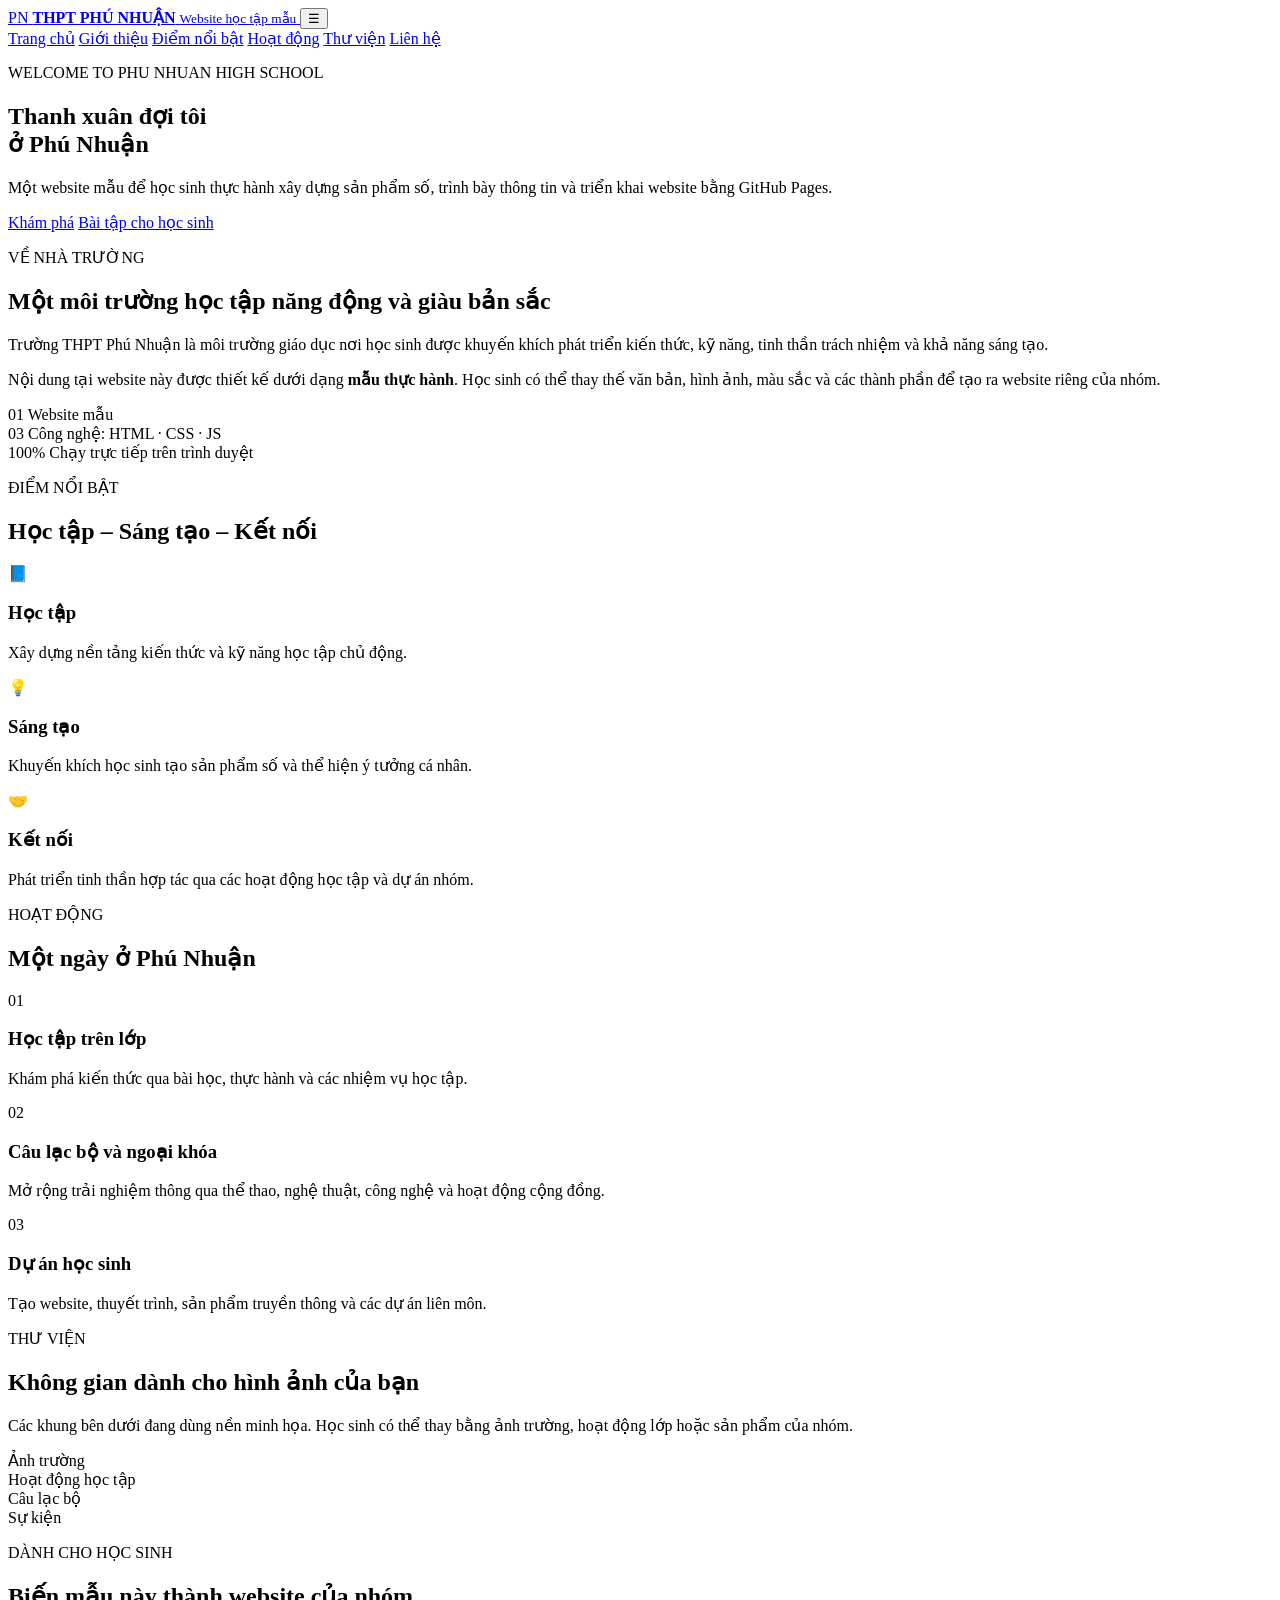
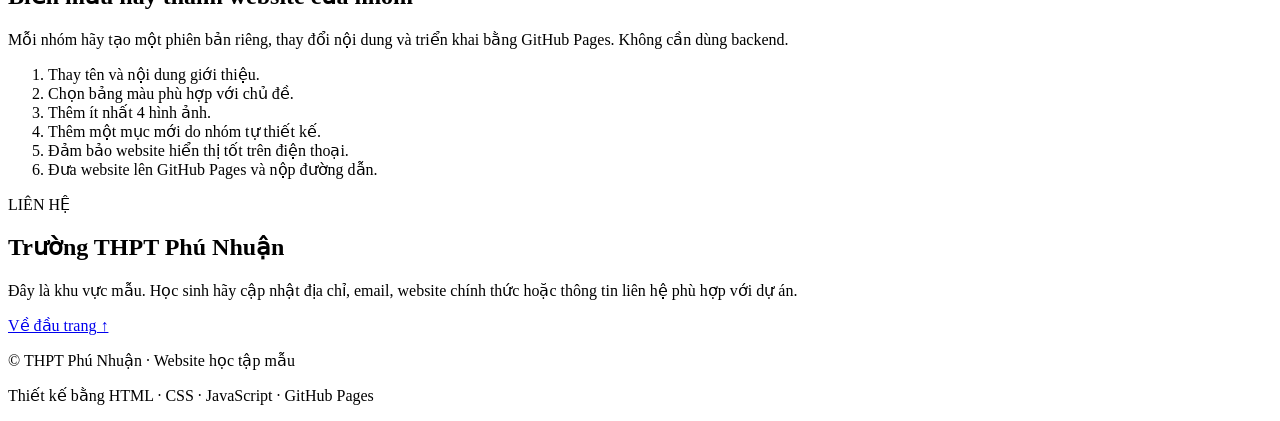
==== index.html @ 44be8a33 "Create school website homepage" ====
<!DOCTYPE html>
<html lang="vi">
<head>
  <meta charset="UTF-8" />
  <meta name="viewport" content="width=device-width, initial-scale=1.0" />
  <meta name="description" content="Website mẫu giới thiệu Trường THPT Phú Nhuận dành cho học sinh thực hành HTML, CSS và JavaScript." />
  <title>THPT Phú Nhuận | Website mẫu</title>
  <link rel="preconnect" href="https://fonts.googleapis.com">
  <link rel="preconnect" href="https://fonts.gstatic.com" crossorigin>
  <link href="https://fonts.googleapis.com/css2?family=Be+Vietnam+Pro:wght@400;500;600;700;800&display=swap" rel="stylesheet">
  <link rel="stylesheet" href="style.css" />
</head>
<body>
  <header class="site-header">
    <div class="container nav-wrap">
      <a class="brand" href="#home" aria-label="Trang chủ">
        <span class="brand-mark">PN</span>
        <span>
          <strong>THPT PHÚ NHUẬN</strong>
          <small>Website học tập mẫu</small>
        </span>
      </a>

      <button class="menu-btn" id="menuBtn" aria-label="Mở menu" aria-expanded="false">☰</button>

      <nav id="mainNav" class="main-nav" aria-label="Điều hướng chính">
        <a href="#home">Trang chủ</a>
        <a href="#about">Giới thiệu</a>
        <a href="#highlights">Điểm nổi bật</a>
        <a href="#activities">Hoạt động</a>
        <a href="#gallery">Thư viện</a>
        <a href="#contact">Liên hệ</a>
      </nav>
    </div>
  </header>

  <main>
    <section class="hero" id="home">
      <div class="hero-overlay"></div>
      <div class="container hero-content">
        <p class="eyebrow">WELCOME TO PHU NHUAN HIGH SCHOOL</p>
        <h1>Thanh xuân đợi tôi<br />ở Phú Nhuận</h1>
        <p class="hero-text">
          Một website mẫu để học sinh thực hành xây dựng sản phẩm số,
          trình bày thông tin và triển khai website bằng GitHub Pages.
        </p>
        <div class="hero-actions">
          <a class="btn btn-primary" href="#about">Khám phá</a>
          <a class="btn btn-secondary" href="#student-task">Bài tập cho học sinh</a>
        </div>
      </div>
    </section>

    <section class="section" id="about">
      <div class="container two-col">
        <div>
          <p class="section-kicker">VỀ NHÀ TRƯỜNG</p>
          <h2>Một môi trường học tập năng động và giàu bản sắc</h2>
          <p>
            Trường THPT Phú Nhuận là môi trường giáo dục nơi học sinh được
            khuyến khích phát triển kiến thức, kỹ năng, tinh thần trách nhiệm
            và khả năng sáng tạo.
          </p>
          <p>
            Nội dung tại website này được thiết kế dưới dạng <strong>mẫu thực hành</strong>.
            Học sinh có thể thay thế văn bản, hình ảnh, màu sắc và các thành phần
            để tạo ra website riêng của nhóm.
          </p>
        </div>

        <div class="info-card">
          <div class="stat">
            <span class="stat-number">01</span>
            <span>Website mẫu</span>
          </div>
          <div class="stat">
            <span class="stat-number">03</span>
            <span>Công nghệ: HTML · CSS · JS</span>
          </div>
          <div class="stat">
            <span class="stat-number">100%</span>
            <span>Chạy trực tiếp trên trình duyệt</span>
          </div>
        </div>
      </div>
    </section>

    <section class="section section-soft" id="highlights">
      <div class="container">
        <p class="section-kicker">ĐIỂM NỔI BẬT</p>
        <h2 class="section-title">Học tập – Sáng tạo – Kết nối</h2>

        <div class="card-grid">
          <article class="feature-card">
            <div class="icon">📘</div>
            <h3>Học tập</h3>
            <p>Xây dựng nền tảng kiến thức và kỹ năng học tập chủ động.</p>
          </article>

          <article class="feature-card">
            <div class="icon">💡</div>
            <h3>Sáng tạo</h3>
            <p>Khuyến khích học sinh tạo sản phẩm số và thể hiện ý tưởng cá nhân.</p>
          </article>

          <article class="feature-card">
            <div class="icon">🤝</div>
            <h3>Kết nối</h3>
            <p>Phát triển tinh thần hợp tác qua các hoạt động học tập và dự án nhóm.</p>
          </article>
        </div>
      </div>
    </section>

    <section class="section" id="activities">
      <div class="container">
        <p class="section-kicker">HOẠT ĐỘNG</p>
        <h2 class="section-title">Một ngày ở Phú Nhuận</h2>

        <div class="timeline">
          <div class="timeline-item">
            <span>01</span>
            <div>
              <h3>Học tập trên lớp</h3>
              <p>Khám phá kiến thức qua bài học, thực hành và các nhiệm vụ học tập.</p>
            </div>
          </div>
          <div class="timeline-item">
            <span>02</span>
            <div>
              <h3>Câu lạc bộ và ngoại khóa</h3>
              <p>Mở rộng trải nghiệm thông qua thể thao, nghệ thuật, công nghệ và hoạt động cộng đồng.</p>
            </div>
          </div>
          <div class="timeline-item">
            <span>03</span>
            <div>
              <h3>Dự án học sinh</h3>
              <p>Tạo website, thuyết trình, sản phẩm truyền thông và các dự án liên môn.</p>
            </div>
          </div>
        </div>
      </div>
    </section>

    <section class="section section-dark" id="gallery">
      <div class="container">
        <p class="section-kicker light">THƯ VIỆN</p>
        <h2 class="section-title light">Không gian dành cho hình ảnh của bạn</h2>
        <p class="gallery-note">
          Các khung bên dưới đang dùng nền minh họa. Học sinh có thể thay bằng ảnh trường,
          hoạt động lớp hoặc sản phẩm của nhóm.
        </p>

        <div class="gallery-grid">
          <div class="gallery-box"><span>Ảnh trường</span></div>
          <div class="gallery-box"><span>Hoạt động học tập</span></div>
          <div class="gallery-box"><span>Câu lạc bộ</span></div>
          <div class="gallery-box"><span>Sự kiện</span></div>
        </div>
      </div>
    </section>

    <section class="section" id="student-task">
      <div class="container assignment">
        <div>
          <p class="section-kicker">DÀNH CHO HỌC SINH</p>
          <h2>Biến mẫu này thành website của nhóm</h2>
          <p>
            Mỗi nhóm hãy tạo một phiên bản riêng, thay đổi nội dung và triển khai
            bằng GitHub Pages. Không cần dùng backend.
          </p>
        </div>

        <ol class="task-list">
          <li>Thay tên và nội dung giới thiệu.</li>
          <li>Chọn bảng màu phù hợp với chủ đề.</li>
          <li>Thêm ít nhất 4 hình ảnh.</li>
          <li>Thêm một mục mới do nhóm tự thiết kế.</li>
          <li>Đảm bảo website hiển thị tốt trên điện thoại.</li>
          <li>Đưa website lên GitHub Pages và nộp đường dẫn.</li>
        </ol>
      </div>
    </section>

    <section class="section section-soft" id="contact">
      <div class="container contact-card">
        <div>
          <p class="section-kicker">LIÊN HỆ</p>
          <h2>Trường THPT Phú Nhuận</h2>
          <p>
            Đây là khu vực mẫu. Học sinh hãy cập nhật địa chỉ, email,
            website chính thức hoặc thông tin liên hệ phù hợp với dự án.
          </p>
        </div>
        <a class="btn btn-primary" href="#home">Về đầu trang ↑</a>
      </div>
    </section>
  </main>

  <footer>
    <div class="container footer-wrap">
      <p>© <span id="year"></span> THPT Phú Nhuận · Website học tập mẫu</p>
      <p>Thiết kế bằng HTML · CSS · JavaScript · GitHub Pages</p>
    </div>
  </footer>

  <script src="script.js"></script>
</body>
</html>
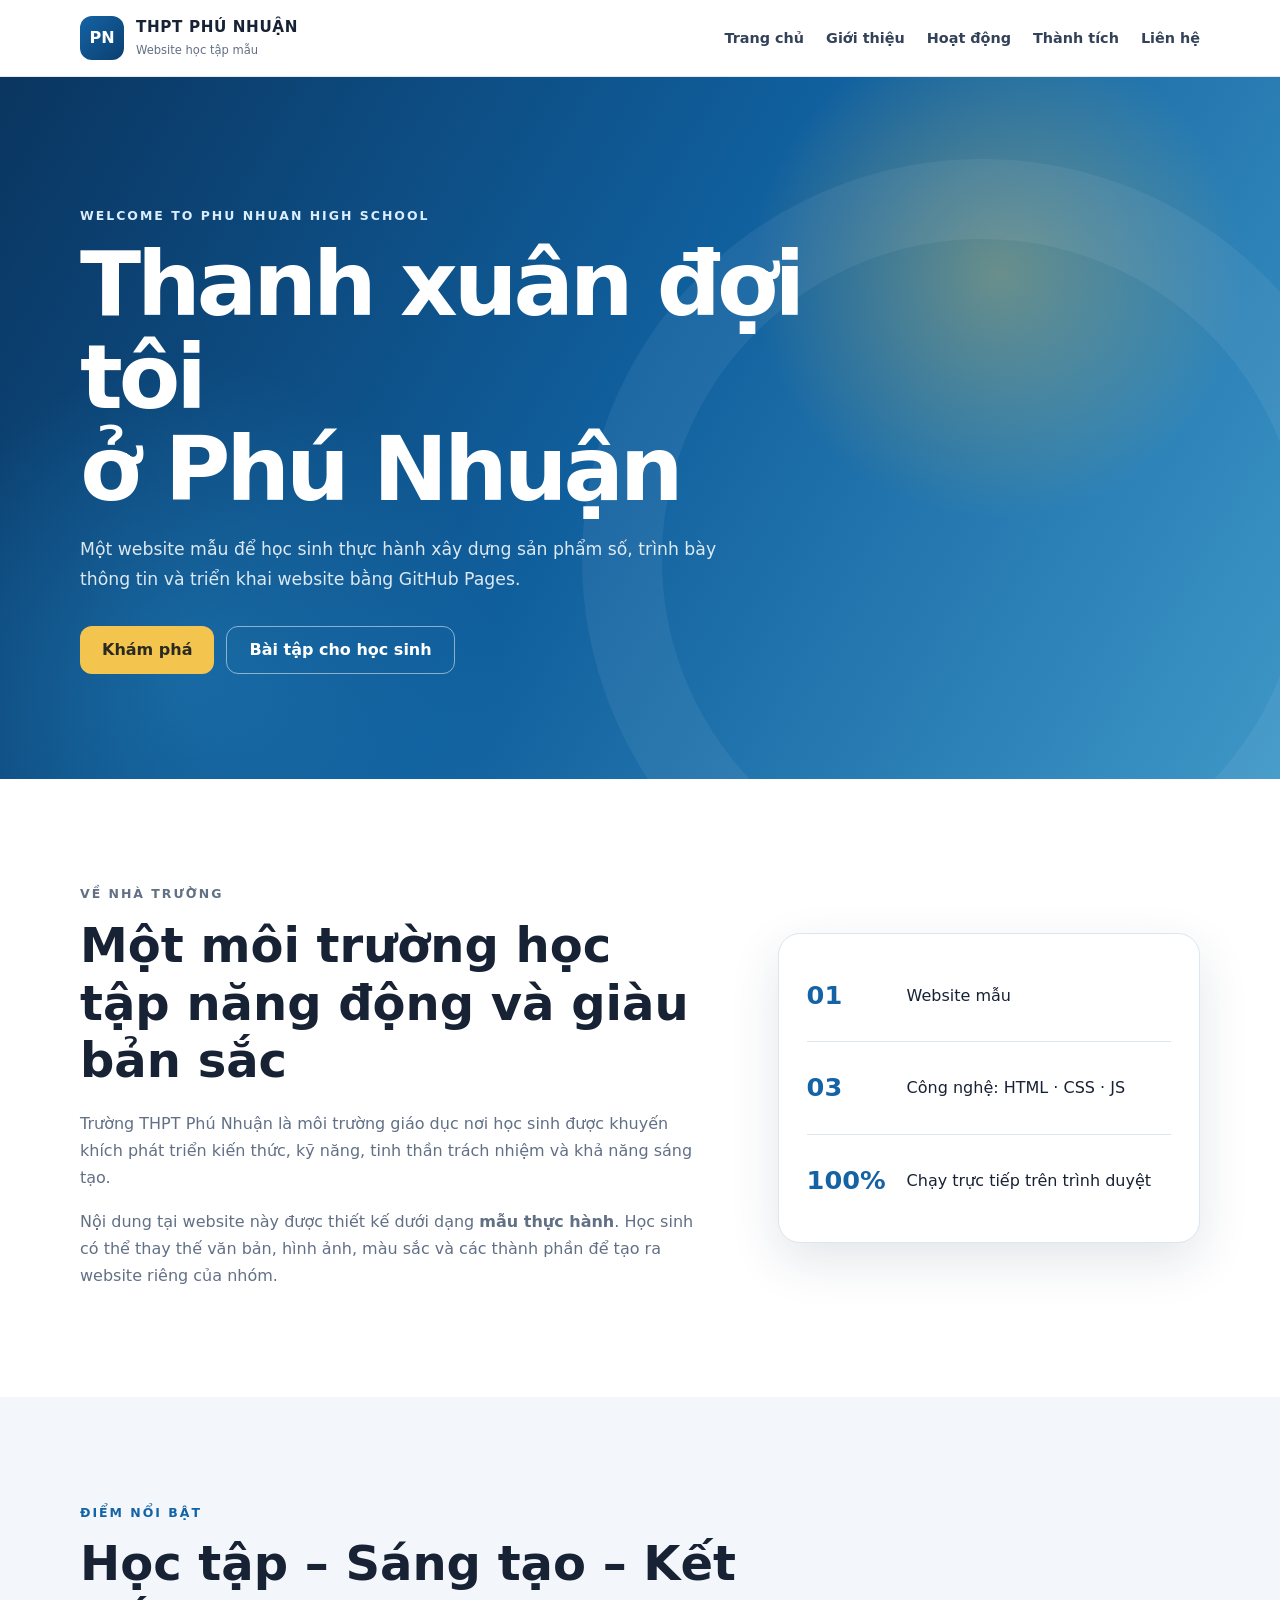
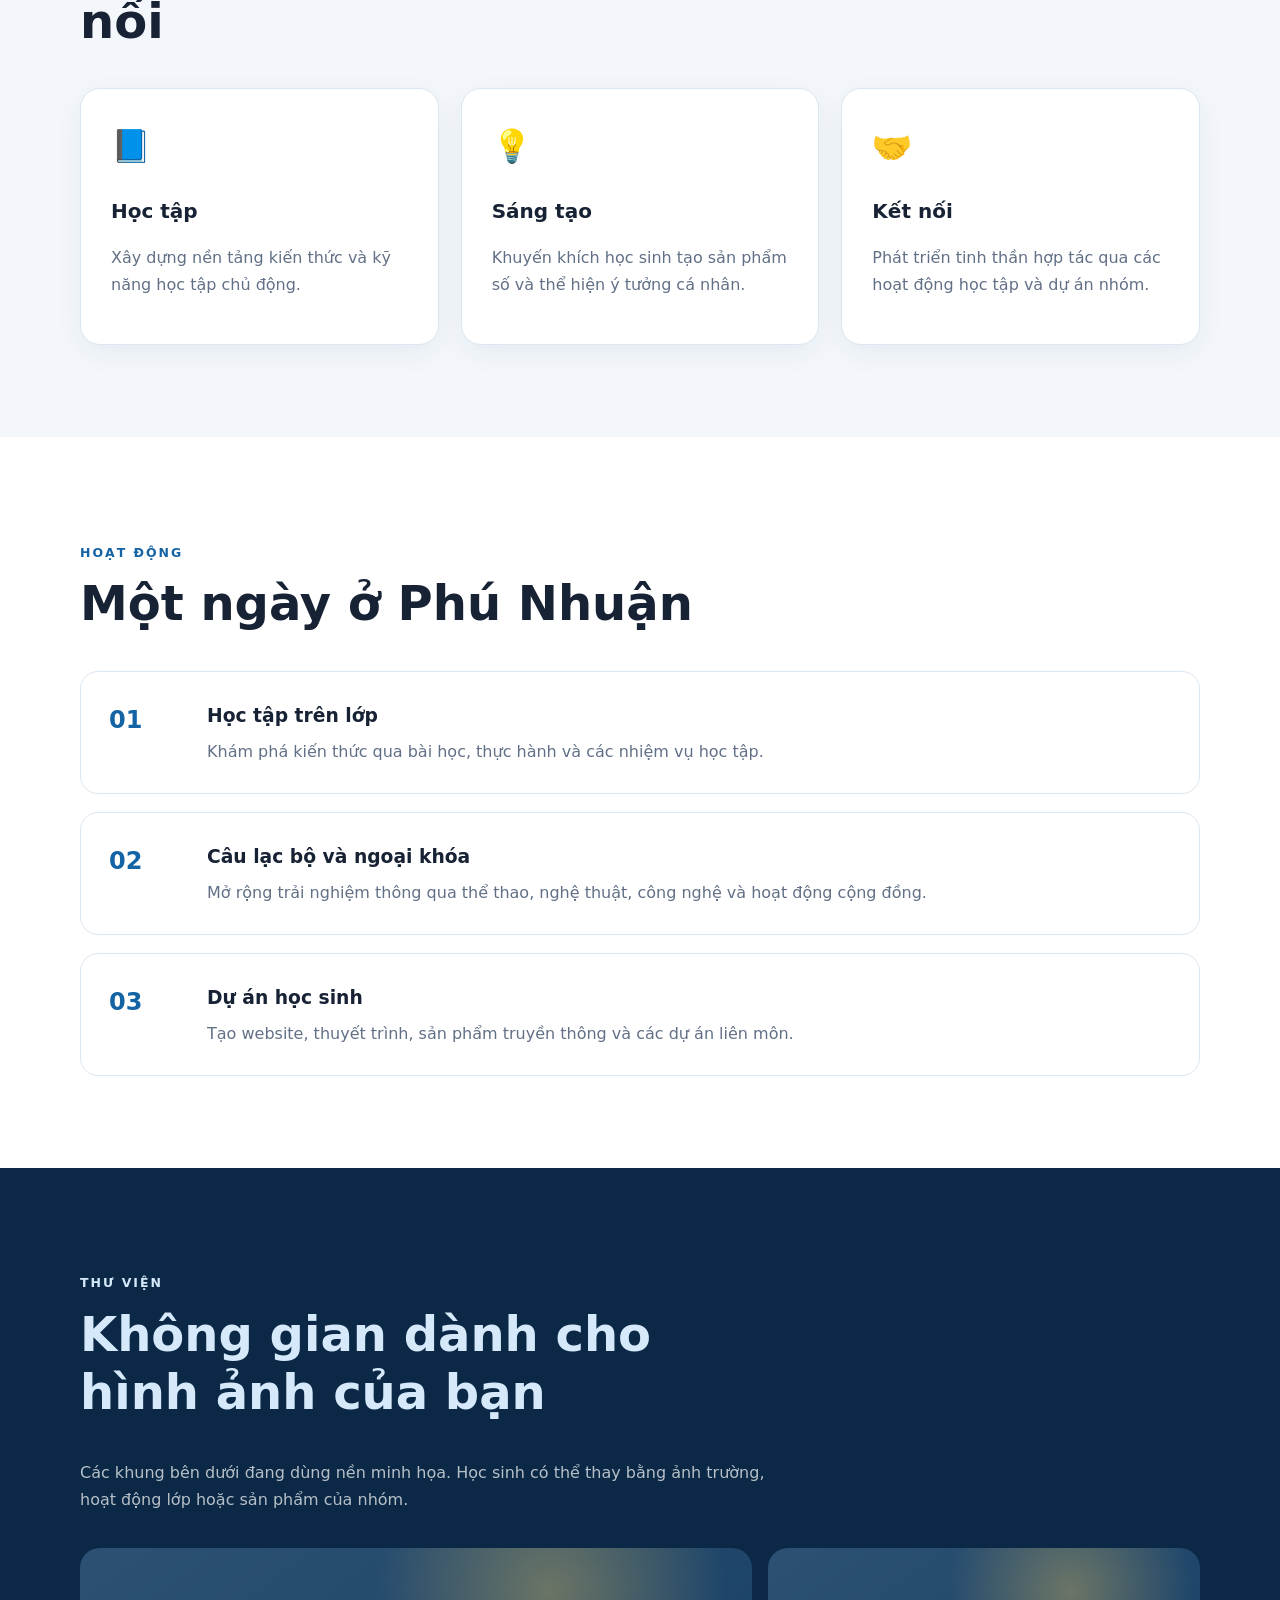
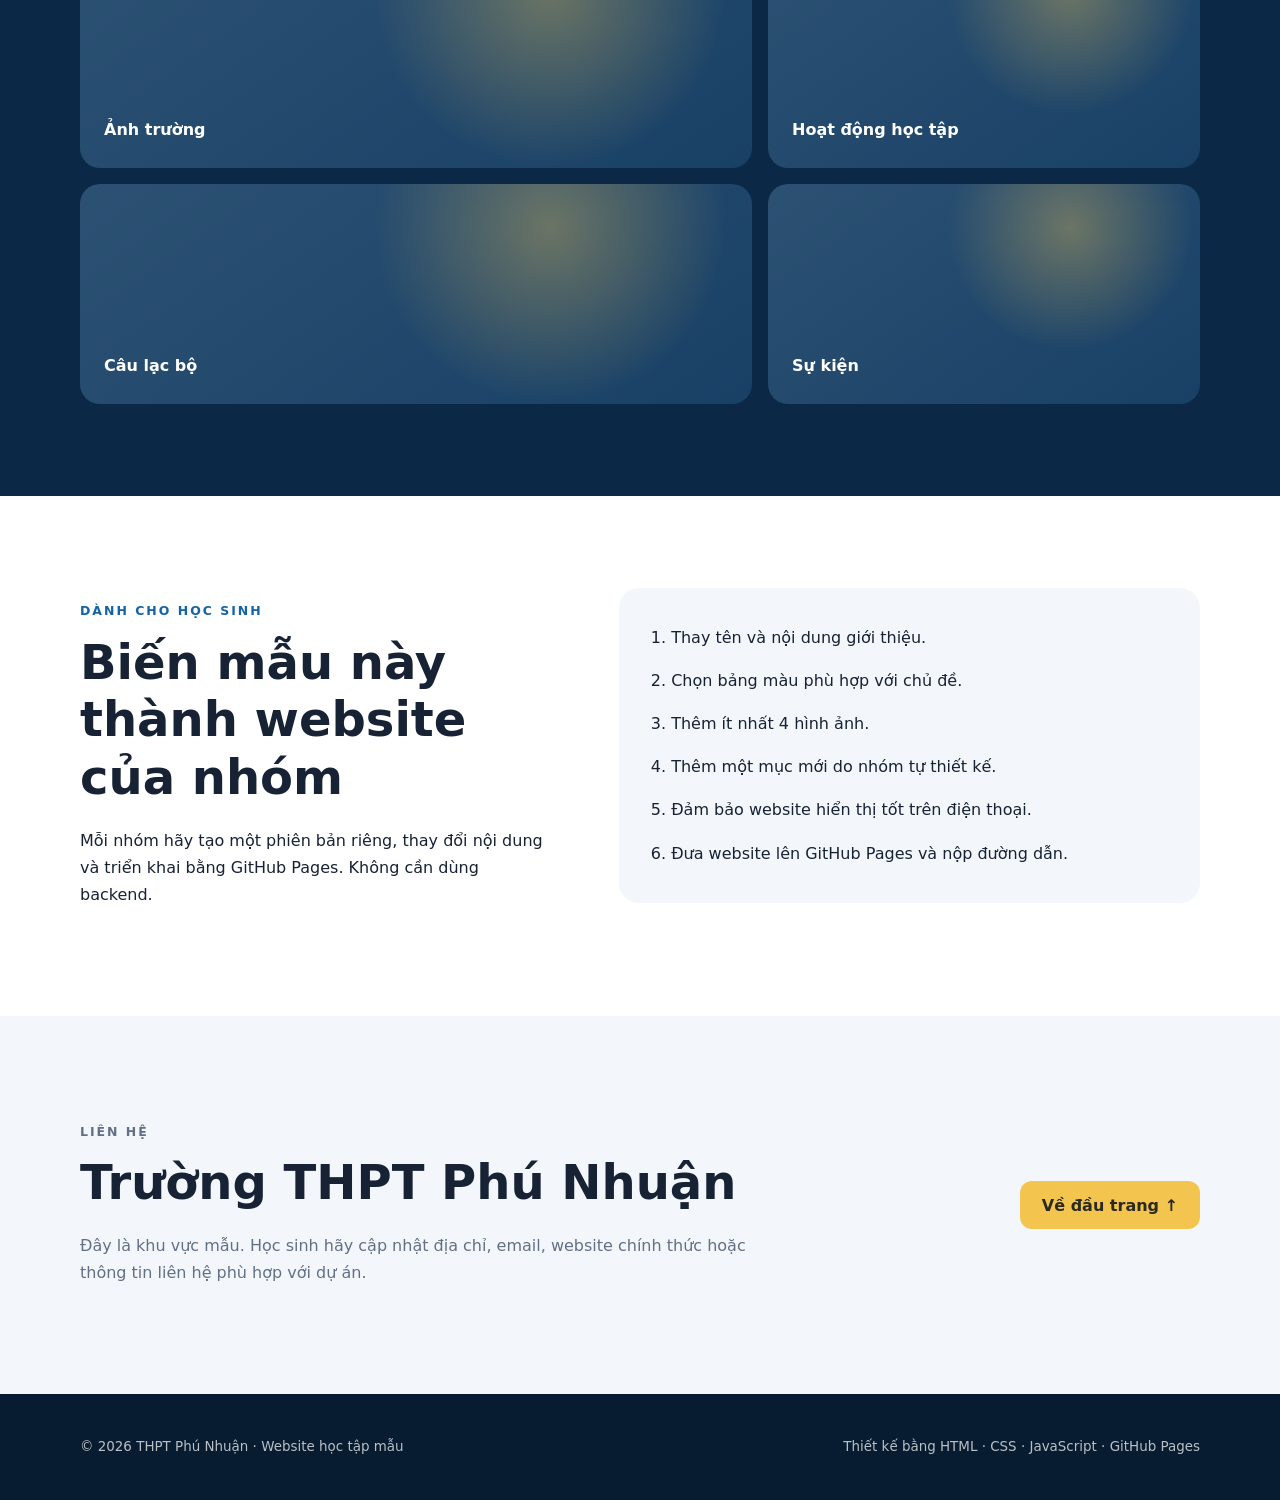
==== commit 57acb423: "Link homepage navigation to subpages" ====
--- a/index.html
+++ b/index.html
@@ -13,7 +13,7 @@
 <body>
   <header class="site-header">
     <div class="container nav-wrap">
-      <a class="brand" href="#home" aria-label="Trang chủ">
+      <a class="brand" href="index.html" aria-label="Trang chủ">
         <span class="brand-mark">PN</span>
         <span>
           <strong>THPT PHÚ NHUẬN</strong>
@@ -24,12 +24,11 @@
       <button class="menu-btn" id="menuBtn" aria-label="Mở menu" aria-expanded="false">☰</button>
 
       <nav id="mainNav" class="main-nav" aria-label="Điều hướng chính">
-        <a href="#home">Trang chủ</a>
-        <a href="#about">Giới thiệu</a>
-        <a href="#highlights">Điểm nổi bật</a>
-        <a href="#activities">Hoạt động</a>
-        <a href="#gallery">Thư viện</a>
-        <a href="#contact">Liên hệ</a>
+        <a href="index.html">Trang chủ</a>
+        <a href="gioi-thieu.html">Giới thiệu</a>
+        <a href="hoat-dong.html">Hoạt động</a>
+        <a href="thanh-tich.html">Thành tích</a>
+        <a href="lien-he.html">Liên hệ</a>
       </nav>
     </div>
   </header>
--- a/style.css
+++ b/style.css
@@ -0,0 +1,368 @@
+:root {
+  --primary: #1463a5;
+  --primary-dark: #0b3f70;
+  --accent: #f3c44e;
+  --text: #172234;
+  --muted: #627086;
+  --soft: #f3f7fb;
+  --white: #ffffff;
+  --border: #dce6ef;
+  --shadow: 0 18px 50px rgba(14, 49, 82, 0.12);
+}
+
+* { box-sizing: border-box; }
+html { scroll-behavior: smooth; }
+
+body {
+  margin: 0;
+  font-family: "Be Vietnam Pro", system-ui, -apple-system, sans-serif;
+  color: var(--text);
+  background: var(--white);
+  line-height: 1.7;
+}
+
+a { color: inherit; text-decoration: none; }
+img { max-width: 100%; display: block; }
+
+.container {
+  width: min(1120px, calc(100% - 40px));
+  margin-inline: auto;
+}
+
+.site-header {
+  position: sticky;
+  top: 0;
+  z-index: 100;
+  background: rgba(255,255,255,.94);
+  backdrop-filter: blur(12px);
+  border-bottom: 1px solid rgba(220,230,239,.85);
+}
+
+.nav-wrap {
+  min-height: 76px;
+  display: flex;
+  align-items: center;
+  justify-content: space-between;
+  gap: 24px;
+}
+
+.brand {
+  display: flex;
+  align-items: center;
+  gap: 12px;
+}
+
+.brand-mark {
+  width: 44px;
+  height: 44px;
+  border-radius: 12px;
+  display: grid;
+  place-items: center;
+  font-weight: 800;
+  color: white;
+  background: linear-gradient(135deg, var(--primary), var(--primary-dark));
+}
+
+.brand strong, .brand small { display: block; }
+.brand strong { font-size: .95rem; letter-spacing: .04em; }
+.brand small { color: var(--muted); font-size: .72rem; }
+
+.main-nav {
+  display: flex;
+  align-items: center;
+  gap: 22px;
+}
+
+.main-nav a {
+  font-size: .9rem;
+  font-weight: 600;
+  color: #334258;
+}
+
+.main-nav a:hover { color: var(--primary); }
+.menu-btn { display: none; }
+
+.hero {
+  min-height: 78vh;
+  display: grid;
+  align-items: center;
+  position: relative;
+  overflow: hidden;
+  background:
+    radial-gradient(circle at 78% 28%, rgba(243,196,78,.35), transparent 22%),
+    radial-gradient(circle at 15% 85%, rgba(37,136,197,.45), transparent 25%),
+    linear-gradient(120deg, #0a3560 0%, #105f9d 48%, #3e97c7 100%);
+}
+
+.hero::after {
+  content: "";
+  position: absolute;
+  right: -8vw;
+  bottom: -20vh;
+  width: 50vw;
+  height: 50vw;
+  border-radius: 50%;
+  border: 80px solid rgba(255,255,255,.06);
+}
+
+.hero-content {
+  position: relative;
+  z-index: 2;
+  color: white;
+  padding-block: 100px;
+}
+
+.eyebrow, .section-kicker {
+  font-size: .78rem;
+  font-weight: 800;
+  letter-spacing: .16em;
+  text-transform: uppercase;
+  color: var(--primary);
+}
+
+.hero .eyebrow { color: #dbeeff; }
+
+.hero h1 {
+  margin: 12px 0 20px;
+  max-width: 760px;
+  font-size: clamp(2.7rem, 7vw, 5.8rem);
+  line-height: 1.03;
+  letter-spacing: -.045em;
+}
+
+.hero-text {
+  max-width: 650px;
+  font-size: 1.08rem;
+  color: rgba(255,255,255,.86);
+}
+
+.hero-actions {
+  display: flex;
+  gap: 12px;
+  flex-wrap: wrap;
+  margin-top: 32px;
+}
+
+.btn {
+  display: inline-flex;
+  align-items: center;
+  justify-content: center;
+  min-height: 48px;
+  padding: 0 22px;
+  border-radius: 12px;
+  font-weight: 700;
+  transition: .2s ease;
+}
+
+.btn:hover { transform: translateY(-2px); }
+.btn-primary { background: var(--accent); color: #2b2a20; }
+.btn-secondary { border: 1px solid rgba(255,255,255,.5); color: white; }
+
+.section { padding: 92px 0; }
+.section-soft { background: var(--soft); }
+
+.section-title {
+  max-width: 700px;
+  margin: 10px 0 38px;
+  font-size: clamp(2rem, 4vw, 3rem);
+  line-height: 1.2;
+}
+
+.two-col {
+  display: grid;
+  grid-template-columns: 1.2fr .8fr;
+  gap: 64px;
+  align-items: center;
+}
+
+.two-col h2, .assignment h2, .contact-card h2 {
+  font-size: clamp(2rem, 4vw, 3rem);
+  line-height: 1.2;
+  margin: 10px 0 20px;
+}
+
+.two-col p { color: var(--muted); }
+
+.info-card {
+  background: white;
+  border: 1px solid var(--border);
+  border-radius: 22px;
+  padding: 16px 28px;
+  box-shadow: var(--shadow);
+}
+
+.stat {
+  display: flex;
+  align-items: center;
+  gap: 20px;
+  padding: 24px 0;
+  border-bottom: 1px solid var(--border);
+}
+
+.stat:last-child { border-bottom: 0; }
+
+.stat-number {
+  min-width: 80px;
+  font-size: 1.6rem;
+  font-weight: 800;
+  color: var(--primary);
+}
+
+.card-grid {
+  display: grid;
+  grid-template-columns: repeat(3, 1fr);
+  gap: 22px;
+}
+
+.feature-card {
+  min-height: 230px;
+  background: white;
+  border: 1px solid var(--border);
+  border-radius: 20px;
+  padding: 30px;
+  box-shadow: 0 8px 28px rgba(14,49,82,.06);
+}
+
+.icon { font-size: 2rem; }
+.feature-card h3 { margin-bottom: 8px; font-size: 1.25rem; }
+.feature-card p { color: var(--muted); }
+
+.timeline {
+  display: grid;
+  gap: 18px;
+}
+
+.timeline-item {
+  display: grid;
+  grid-template-columns: 74px 1fr;
+  gap: 24px;
+  padding: 28px;
+  border: 1px solid var(--border);
+  border-radius: 18px;
+}
+
+.timeline-item > span {
+  font-size: 1.5rem;
+  font-weight: 800;
+  color: var(--primary);
+}
+
+.timeline-item h3 { margin: 0 0 6px; }
+.timeline-item p { margin: 0; color: var(--muted); }
+
+.section-dark {
+  background: #0b2946;
+  color: white;
+}
+
+.light { color: #d5e9fb; }
+.gallery-note { max-width: 720px; color: rgba(255,255,255,.7); }
+
+.gallery-grid {
+  display: grid;
+  grid-template-columns: 1.4fr .9fr;
+  grid-auto-rows: 220px;
+  gap: 16px;
+  margin-top: 34px;
+}
+
+.gallery-box {
+  position: relative;
+  display: flex;
+  align-items: flex-end;
+  border-radius: 20px;
+  overflow: hidden;
+  padding: 24px;
+  background:
+    linear-gradient(145deg, rgba(255,255,255,.1), rgba(255,255,255,.02)),
+    radial-gradient(circle at 70% 20%, rgba(243,196,78,.35), transparent 35%),
+    #143d63;
+}
+
+.gallery-box span { font-weight: 700; }
+
+.assignment {
+  display: grid;
+  grid-template-columns: .9fr 1.1fr;
+  gap: 64px;
+  align-items: start;
+}
+
+.task-list {
+  margin: 0;
+  padding: 28px 28px 28px 52px;
+  border-radius: 20px;
+  background: var(--soft);
+}
+
+.task-list li { padding: 8px 0; }
+
+.contact-card {
+  display: flex;
+  justify-content: space-between;
+  gap: 40px;
+  align-items: center;
+}
+
+.contact-card p { max-width: 670px; color: var(--muted); }
+
+footer {
+  padding: 28px 0;
+  background: #071c30;
+  color: rgba(255,255,255,.72);
+}
+
+.footer-wrap {
+  display: flex;
+  justify-content: space-between;
+  gap: 24px;
+  font-size: .84rem;
+}
+
+@media (max-width: 860px) {
+  .menu-btn {
+    display: block;
+    border: 0;
+    background: var(--soft);
+    border-radius: 10px;
+    padding: 8px 12px;
+    font-size: 1.25rem;
+    cursor: pointer;
+  }
+
+  .main-nav {
+    display: none;
+    position: absolute;
+    top: 76px;
+    left: 20px;
+    right: 20px;
+    flex-direction: column;
+    align-items: stretch;
+    gap: 0;
+    background: white;
+    border: 1px solid var(--border);
+    border-radius: 16px;
+    padding: 10px;
+    box-shadow: var(--shadow);
+  }
+
+  .main-nav.open { display: flex; }
+  .main-nav a { padding: 12px; }
+
+  .two-col,
+  .assignment {
+    grid-template-columns: 1fr;
+    gap: 36px;
+  }
+
+  .card-grid { grid-template-columns: 1fr; }
+  .gallery-grid { grid-template-columns: 1fr; }
+  .contact-card, .footer-wrap { flex-direction: column; align-items: flex-start; }
+}
+
+@media (max-width: 520px) {
+  .container { width: min(100% - 28px, 1120px); }
+  .section { padding: 68px 0; }
+  .hero-content { padding-block: 72px; }
+  .timeline-item { grid-template-columns: 1fr; gap: 8px; }
+}
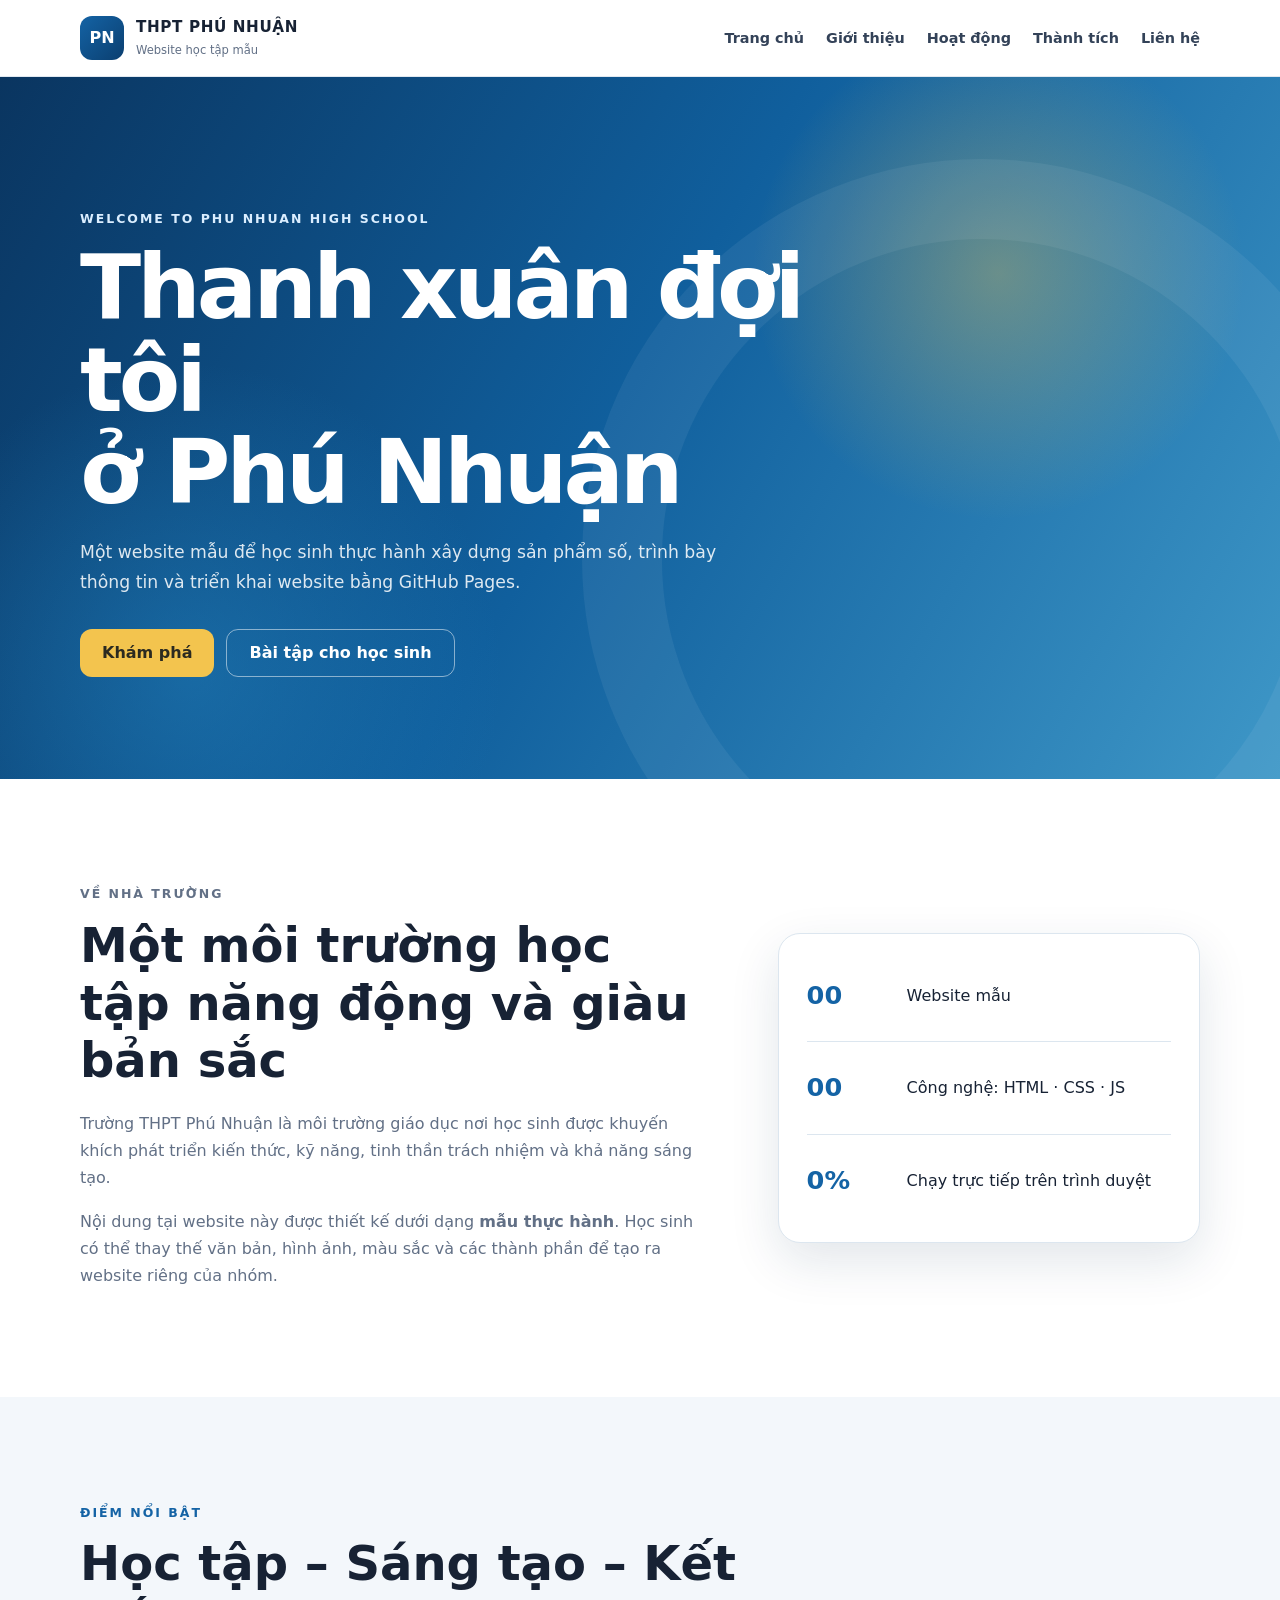
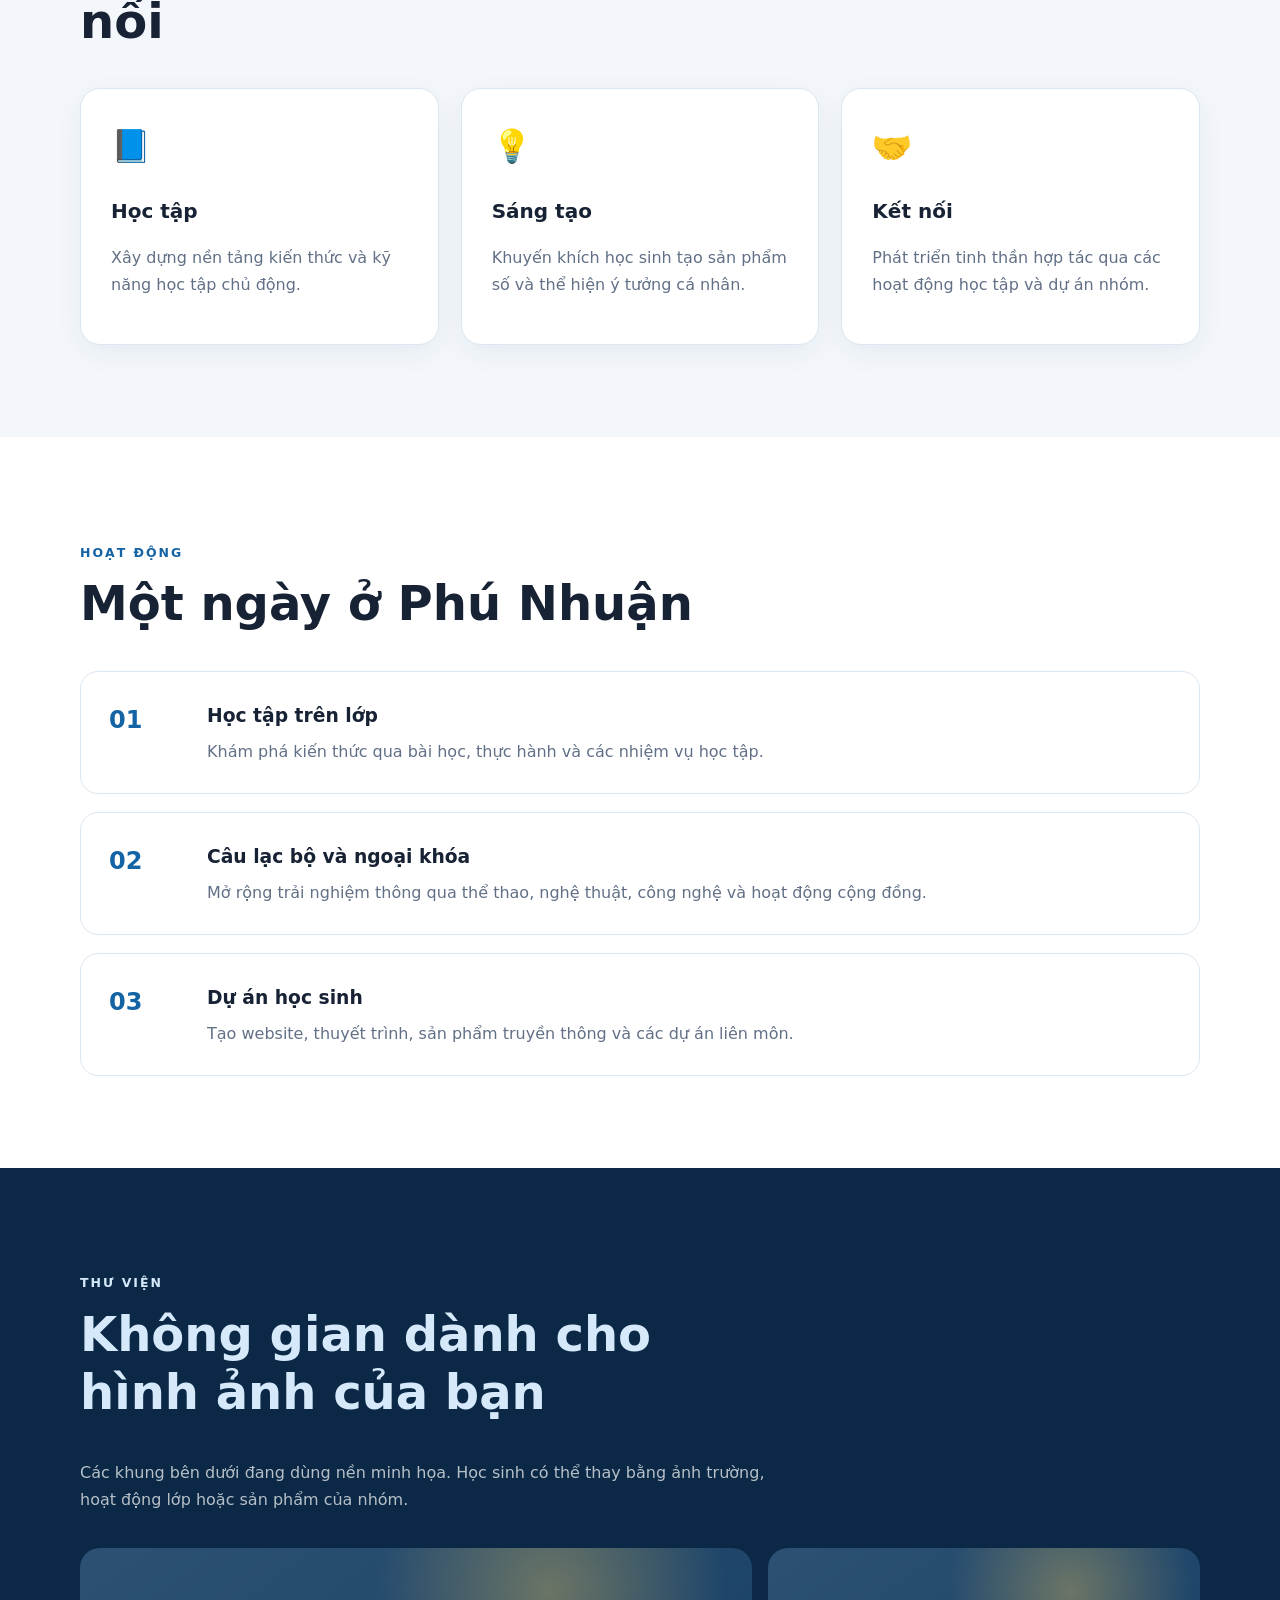
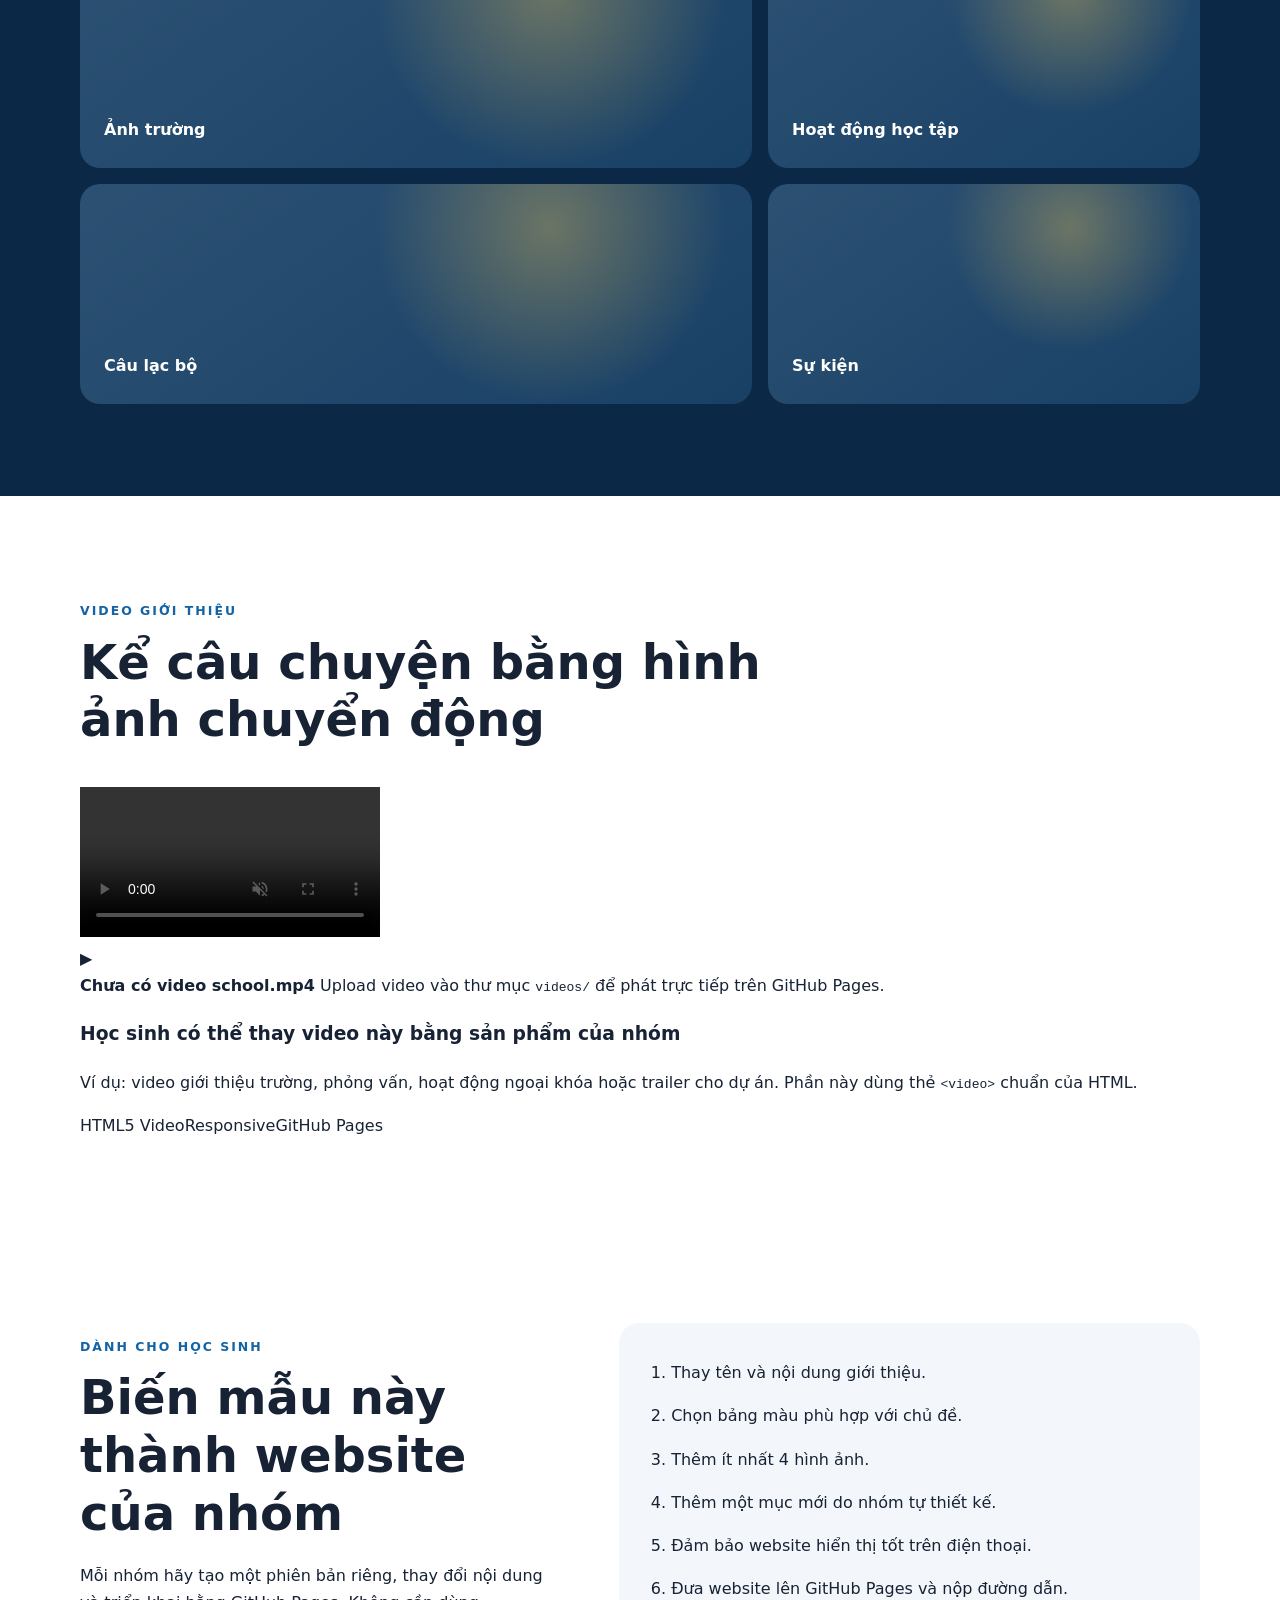
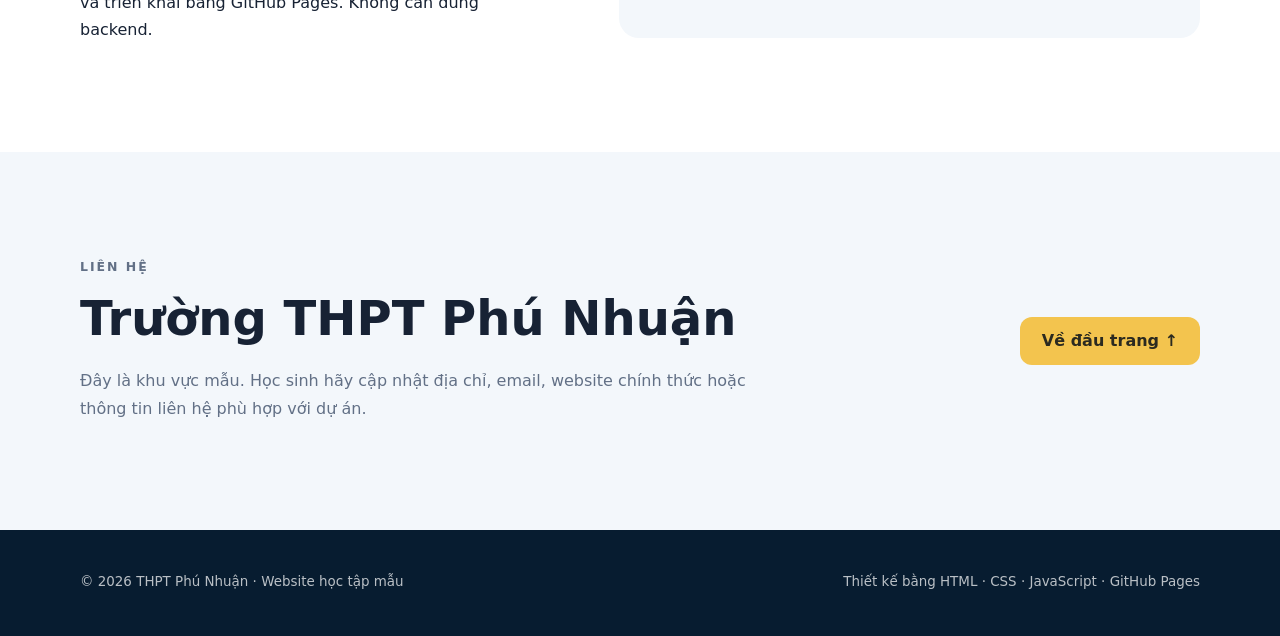
==== commit 85427141: "Add animated hero, video section and counters" ====
--- a/index.html
+++ b/index.html
@@ -36,6 +36,9 @@
   <main>
     <section class="hero" id="home">
       <div class="hero-overlay"></div>
+      <span class="hero-orb orb-1"></span>
+      <span class="hero-orb orb-2"></span>
+      <span class="hero-orb orb-3"></span>
       <div class="container hero-content">
         <p class="eyebrow">WELCOME TO PHU NHUAN HIGH SCHOOL</p>
         <h1>Thanh xuân đợi tôi<br />ở Phú Nhuận</h1>
@@ -69,15 +72,15 @@
 
         <div class="info-card">
           <div class="stat">
-            <span class="stat-number">01</span>
+            <span class="stat-number counter" data-count="1" data-pad="2">00</span>
             <span>Website mẫu</span>
           </div>
           <div class="stat">
-            <span class="stat-number">03</span>
+            <span class="stat-number counter" data-count="3" data-pad="2">00</span>
             <span>Công nghệ: HTML · CSS · JS</span>
           </div>
           <div class="stat">
-            <span class="stat-number">100%</span>
+            <span class="stat-number counter" data-count="100" data-suffix="%">0%</span>
             <span>Chạy trực tiếp trên trình duyệt</span>
           </div>
         </div>
@@ -156,6 +159,33 @@
           <div class="gallery-box"><span>Hoạt động học tập</span></div>
           <div class="gallery-box"><span>Câu lạc bộ</span></div>
           <div class="gallery-box"><span>Sự kiện</span></div>
+        </div>
+      </div>
+    </section>
+
+    <section class="section video-section" id="video">
+      <div class="container">
+        <p class="section-kicker">VIDEO GIỚI THIỆU</p>
+        <h2 class="section-title">Kể câu chuyện bằng hình ảnh chuyển động</h2>
+        <div class="video-layout">
+          <div class="video-shell">
+            <video id="schoolVideo" controls muted playsinline preload="metadata">
+              <source src="videos/school.mp4" type="video/mp4">
+              Trình duyệt của bạn không hỗ trợ video HTML5.
+            </video>
+            <div class="video-placeholder" id="videoPlaceholder">
+              <div class="play-mark">▶</div>
+              <strong>Chưa có video school.mp4</strong>
+              <span>Upload video vào thư mục <code>videos/</code> để phát trực tiếp trên GitHub Pages.</span>
+            </div>
+          </div>
+          <div class="video-copy">
+            <h3>Học sinh có thể thay video này bằng sản phẩm của nhóm</h3>
+            <p>Ví dụ: video giới thiệu trường, phỏng vấn, hoạt động ngoại khóa hoặc trailer cho dự án. Phần này dùng thẻ <code>&lt;video&gt;</code> chuẩn của HTML.</p>
+            <div class="mini-tags">
+              <span>HTML5 Video</span><span>Responsive</span><span>GitHub Pages</span>
+            </div>
+          </div>
         </div>
       </div>
     </section>
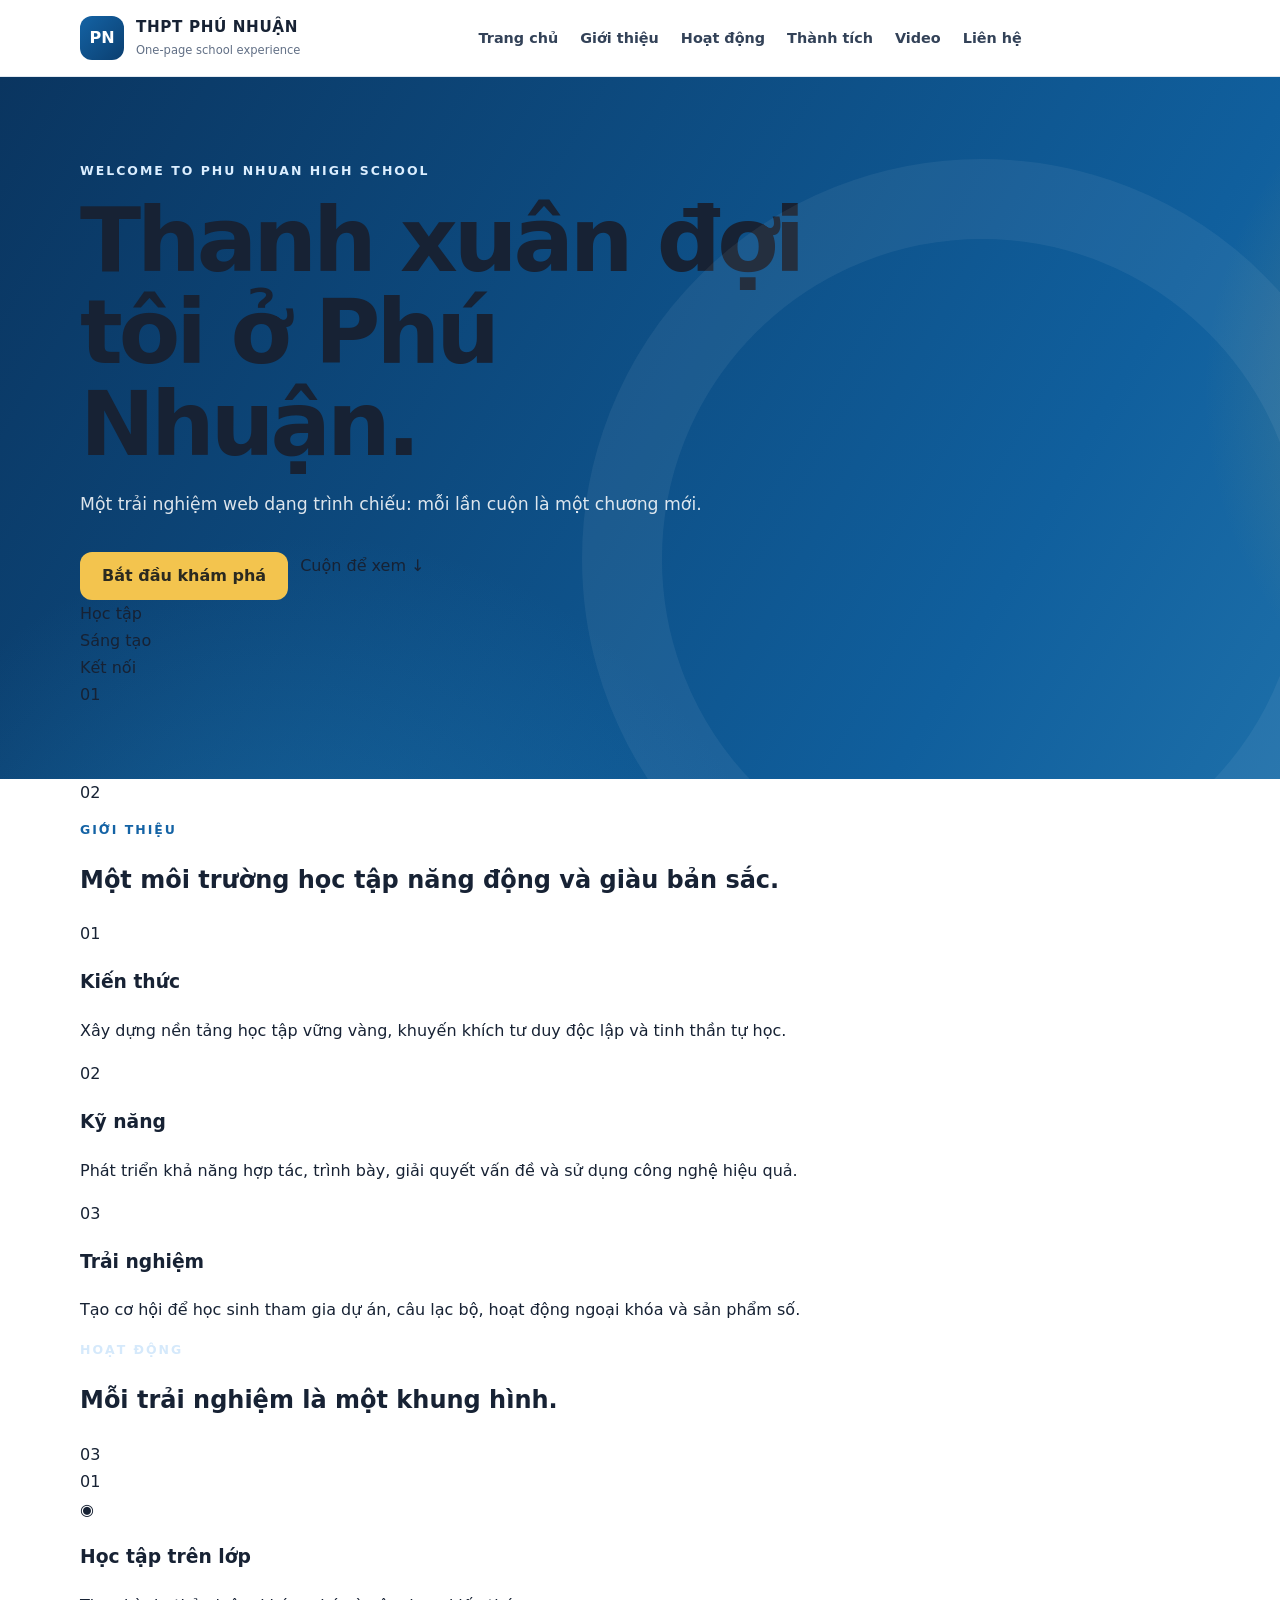
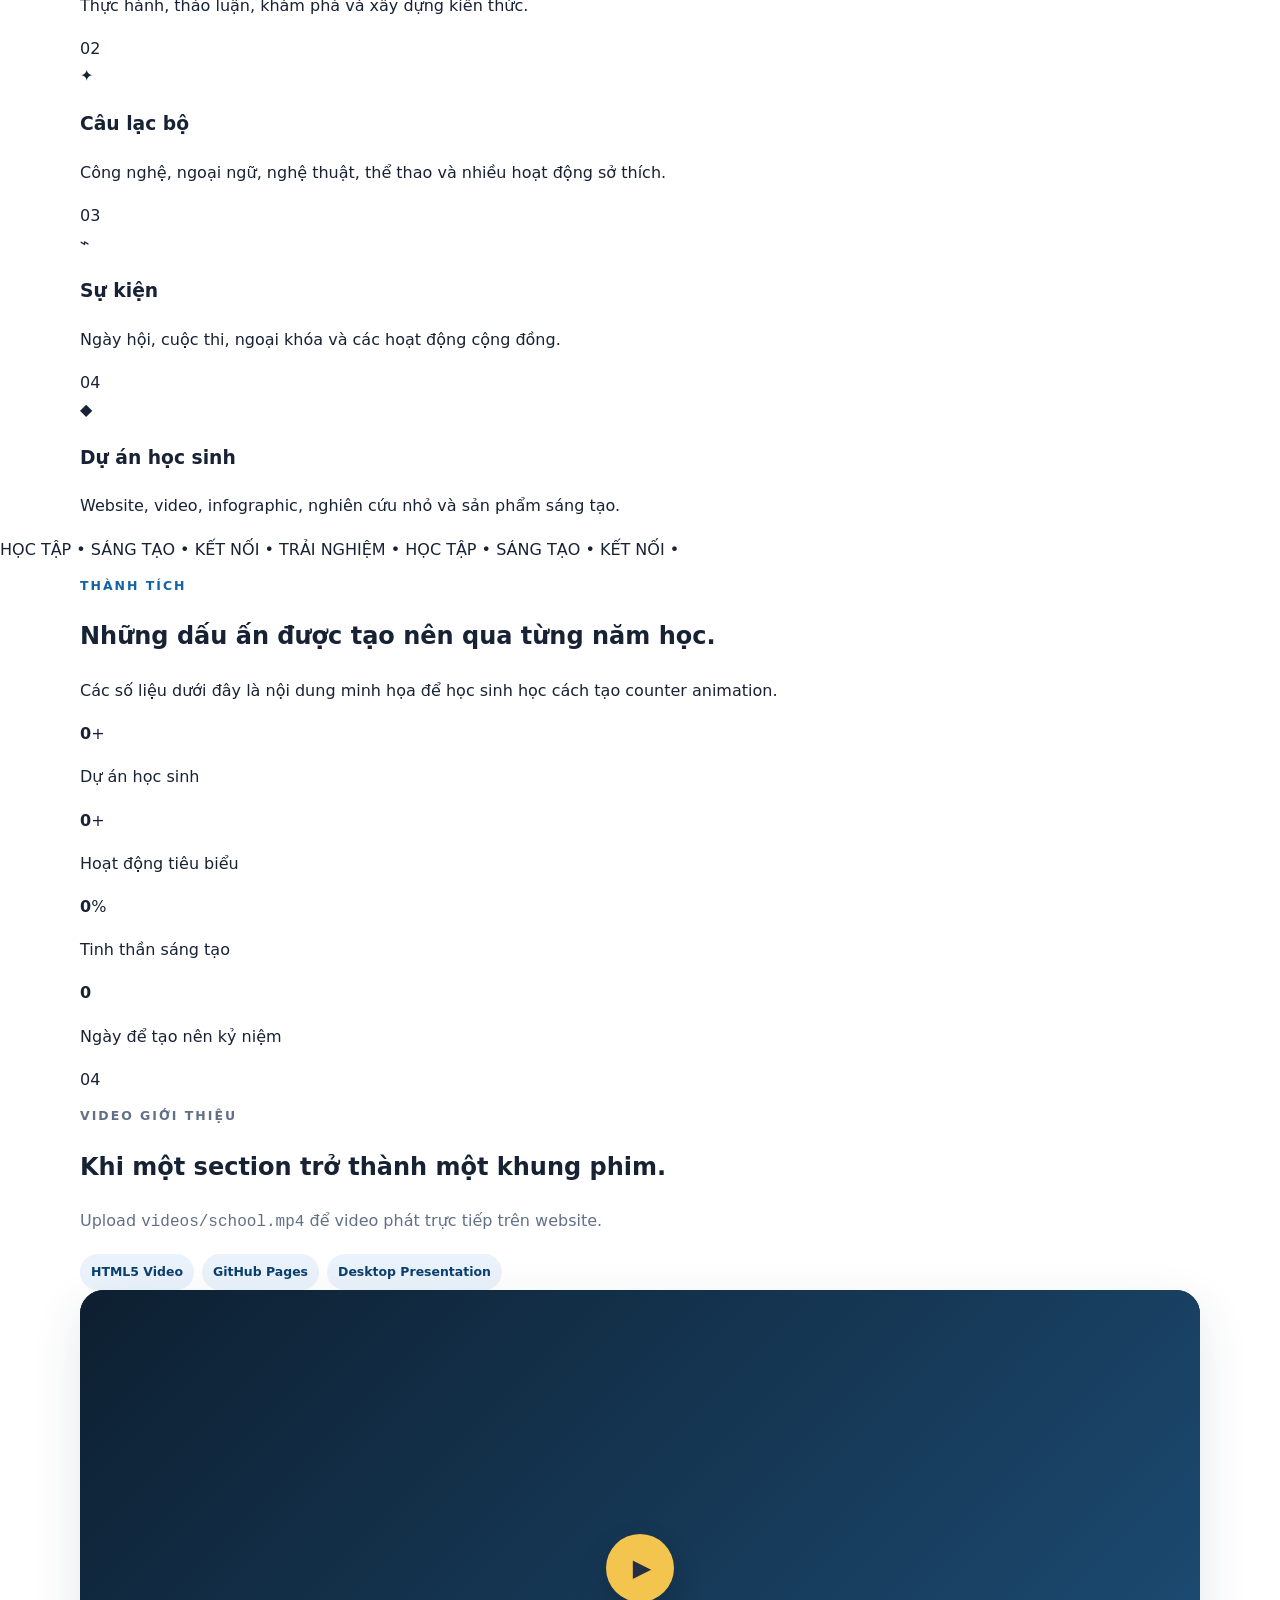
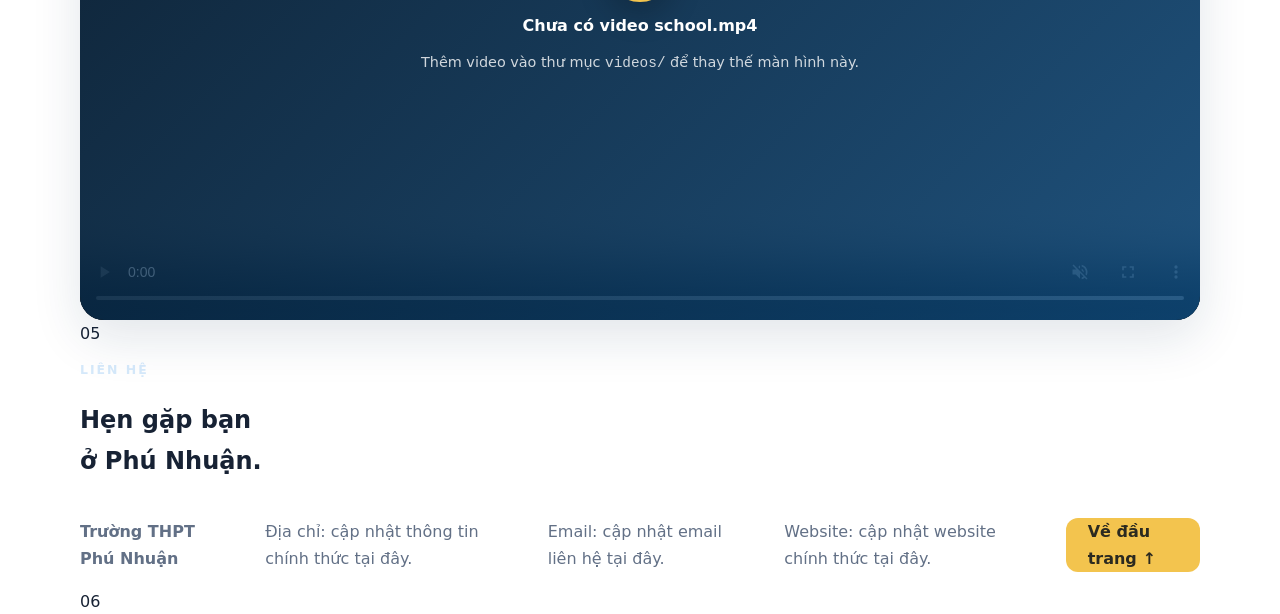
==== commit 5cc2f25f: "Transform site into immersive one-page presentation" ====
--- a/index.html
+++ b/index.html
@@ -3,8 +3,8 @@
 <head>
   <meta charset="UTF-8" />
   <meta name="viewport" content="width=device-width, initial-scale=1.0" />
-  <meta name="description" content="Website mẫu giới thiệu Trường THPT Phú Nhuận dành cho học sinh thực hành HTML, CSS và JavaScript." />
-  <title>THPT Phú Nhuận | Website mẫu</title>
+  <meta name="description" content="Website one-page giới thiệu Trường THPT Phú Nhuận với hiệu ứng cuộn và animation." />
+  <title>THPT Phú Nhuận | One-page experience</title>
   <link rel="preconnect" href="https://fonts.googleapis.com">
   <link rel="preconnect" href="https://fonts.gstatic.com" crossorigin>
   <link href="https://fonts.googleapis.com/css2?family=Be+Vietnam+Pro:wght@400;500;600;700;800&display=swap" rel="stylesheet">
@@ -13,226 +13,192 @@
 <body>
   <header class="site-header">
     <div class="container nav-wrap">
-      <a class="brand" href="index.html" aria-label="Trang chủ">
+      <a class="brand" href="#home" aria-label="Trang chủ">
         <span class="brand-mark">PN</span>
-        <span>
-          <strong>THPT PHÚ NHUẬN</strong>
-          <small>Website học tập mẫu</small>
-        </span>
+        <span><strong>THPT PHÚ NHUẬN</strong><small>One-page school experience</small></span>
       </a>
-
-      <button class="menu-btn" id="menuBtn" aria-label="Mở menu" aria-expanded="false">☰</button>
-
-      <nav id="mainNav" class="main-nav" aria-label="Điều hướng chính">
-        <a href="index.html">Trang chủ</a>
-        <a href="gioi-thieu.html">Giới thiệu</a>
-        <a href="hoat-dong.html">Hoạt động</a>
-        <a href="thanh-tich.html">Thành tích</a>
-        <a href="lien-he.html">Liên hệ</a>
+      <nav class="main-nav" aria-label="Điều hướng chính">
+        <a href="#home">Trang chủ</a>
+        <a href="#about">Giới thiệu</a>
+        <a href="#activities">Hoạt động</a>
+        <a href="#achievements">Thành tích</a>
+        <a href="#video">Video</a>
+        <a href="#contact">Liên hệ</a>
       </nav>
+      <div class="scroll-progress" aria-hidden="true"><span id="scrollProgress"></span></div>
     </div>
   </header>
 
   <main>
-    <section class="hero" id="home">
-      <div class="hero-overlay"></div>
-      <span class="hero-orb orb-1"></span>
-      <span class="hero-orb orb-2"></span>
-      <span class="hero-orb orb-3"></span>
-      <div class="container hero-content">
-        <p class="eyebrow">WELCOME TO PHU NHUAN HIGH SCHOOL</p>
-        <h1>Thanh xuân đợi tôi<br />ở Phú Nhuận</h1>
-        <p class="hero-text">
-          Một website mẫu để học sinh thực hành xây dựng sản phẩm số,
-          trình bày thông tin và triển khai website bằng GitHub Pages.
-        </p>
-        <div class="hero-actions">
-          <a class="btn btn-primary" href="#about">Khám phá</a>
-          <a class="btn btn-secondary" href="#student-task">Bài tập cho học sinh</a>
-        </div>
-      </div>
-    </section>
-
-    <section class="section" id="about">
-      <div class="container two-col">
-        <div>
-          <p class="section-kicker">VỀ NHÀ TRƯỜNG</p>
-          <h2>Một môi trường học tập năng động và giàu bản sắc</h2>
-          <p>
-            Trường THPT Phú Nhuận là môi trường giáo dục nơi học sinh được
-            khuyến khích phát triển kiến thức, kỹ năng, tinh thần trách nhiệm
-            và khả năng sáng tạo.
+    <section class="panel hero" id="home" data-section="Trang chủ">
+      <div class="hero-grid container">
+        <div class="hero-copy">
+          <p class="eyebrow reveal-up">WELCOME TO PHU NHUAN HIGH SCHOOL</p>
+          <h1 class="hero-title">
+            <span class="line-mask"><span>Thanh xuân</span></span>
+            <span class="line-mask"><span>đợi tôi ở</span></span>
+            <span class="line-mask accent-line"><span>Phú Nhuận.</span></span>
+          </h1>
+          <p class="hero-text reveal-up delay-2">
+            Một trải nghiệm web dạng trình chiếu: mỗi lần cuộn là một chương mới.
           </p>
-          <p>
-            Nội dung tại website này được thiết kế dưới dạng <strong>mẫu thực hành</strong>.
-            Học sinh có thể thay thế văn bản, hình ảnh, màu sắc và các thành phần
-            để tạo ra website riêng của nhóm.
-          </p>
-        </div>
-
-        <div class="info-card">
-          <div class="stat">
-            <span class="stat-number counter" data-count="1" data-pad="2">00</span>
-            <span>Website mẫu</span>
-          </div>
-          <div class="stat">
-            <span class="stat-number counter" data-count="3" data-pad="2">00</span>
-            <span>Công nghệ: HTML · CSS · JS</span>
-          </div>
-          <div class="stat">
-            <span class="stat-number counter" data-count="100" data-suffix="%">0%</span>
-            <span>Chạy trực tiếp trên trình duyệt</span>
-          </div>
-        </div>
-      </div>
-    </section>
-
-    <section class="section section-soft" id="highlights">
+          <div class="hero-actions reveal-up delay-3">
+            <a class="btn btn-primary" href="#about">Bắt đầu khám phá</a>
+            <span class="scroll-hint">Cuộn để xem ↓</span>
+          </div>
+        </div>
+
+        <div class="hero-art" aria-hidden="true">
+          <div class="orbit orbit-a"></div>
+          <div class="orbit orbit-b"></div>
+          <div class="orbit orbit-c"></div>
+          <div class="glass-card card-a">Học tập</div>
+          <div class="glass-card card-b">Sáng tạo</div>
+          <div class="glass-card card-c">Kết nối</div>
+          <div class="hero-number">01</div>
+        </div>
+      </div>
+    </section>
+
+    <section class="panel about-panel" id="about" data-section="Giới thiệu">
+      <div class="container split-stage">
+        <div class="stage-index">02</div>
+        <div class="sticky-title reveal-left">
+          <p class="eyebrow dark">GIỚI THIỆU</p>
+          <h2>Một môi trường học tập năng động và giàu bản sắc.</h2>
+        </div>
+        <div class="story-stack">
+          <article class="story-card reveal-right">
+            <span>01</span>
+            <h3>Kiến thức</h3>
+            <p>Xây dựng nền tảng học tập vững vàng, khuyến khích tư duy độc lập và tinh thần tự học.</p>
+          </article>
+          <article class="story-card reveal-right">
+            <span>02</span>
+            <h3>Kỹ năng</h3>
+            <p>Phát triển khả năng hợp tác, trình bày, giải quyết vấn đề và sử dụng công nghệ hiệu quả.</p>
+          </article>
+          <article class="story-card reveal-right">
+            <span>03</span>
+            <h3>Trải nghiệm</h3>
+            <p>Tạo cơ hội để học sinh tham gia dự án, câu lạc bộ, hoạt động ngoại khóa và sản phẩm số.</p>
+          </article>
+        </div>
+      </div>
+    </section>
+
+    <section class="panel activities-panel" id="activities" data-section="Hoạt động">
       <div class="container">
-        <p class="section-kicker">ĐIỂM NỔI BẬT</p>
-        <h2 class="section-title">Học tập – Sáng tạo – Kết nối</h2>
-
-        <div class="card-grid">
-          <article class="feature-card">
-            <div class="icon">📘</div>
-            <h3>Học tập</h3>
-            <p>Xây dựng nền tảng kiến thức và kỹ năng học tập chủ động.</p>
-          </article>
-
-          <article class="feature-card">
-            <div class="icon">💡</div>
-            <h3>Sáng tạo</h3>
-            <p>Khuyến khích học sinh tạo sản phẩm số và thể hiện ý tưởng cá nhân.</p>
-          </article>
-
-          <article class="feature-card">
-            <div class="icon">🤝</div>
-            <h3>Kết nối</h3>
-            <p>Phát triển tinh thần hợp tác qua các hoạt động học tập và dự án nhóm.</p>
-          </article>
-        </div>
-      </div>
-    </section>
-
-    <section class="section" id="activities">
-      <div class="container">
-        <p class="section-kicker">HOẠT ĐỘNG</p>
-        <h2 class="section-title">Một ngày ở Phú Nhuận</h2>
-
-        <div class="timeline">
-          <div class="timeline-item">
-            <span>01</span>
-            <div>
-              <h3>Học tập trên lớp</h3>
-              <p>Khám phá kiến thức qua bài học, thực hành và các nhiệm vụ học tập.</p>
-            </div>
-          </div>
-          <div class="timeline-item">
-            <span>02</span>
-            <div>
-              <h3>Câu lạc bộ và ngoại khóa</h3>
-              <p>Mở rộng trải nghiệm thông qua thể thao, nghệ thuật, công nghệ và hoạt động cộng đồng.</p>
-            </div>
-          </div>
-          <div class="timeline-item">
-            <span>03</span>
-            <div>
-              <h3>Dự án học sinh</h3>
-              <p>Tạo website, thuyết trình, sản phẩm truyền thông và các dự án liên môn.</p>
-            </div>
-          </div>
-        </div>
-      </div>
-    </section>
-
-    <section class="section section-dark" id="gallery">
-      <div class="container">
-        <p class="section-kicker light">THƯ VIỆN</p>
-        <h2 class="section-title light">Không gian dành cho hình ảnh của bạn</h2>
-        <p class="gallery-note">
-          Các khung bên dưới đang dùng nền minh họa. Học sinh có thể thay bằng ảnh trường,
-          hoạt động lớp hoặc sản phẩm của nhóm.
-        </p>
-
-        <div class="gallery-grid">
-          <div class="gallery-box"><span>Ảnh trường</span></div>
-          <div class="gallery-box"><span>Hoạt động học tập</span></div>
-          <div class="gallery-box"><span>Câu lạc bộ</span></div>
-          <div class="gallery-box"><span>Sự kiện</span></div>
-        </div>
-      </div>
-    </section>
-
-    <section class="section video-section" id="video">
-      <div class="container">
-        <p class="section-kicker">VIDEO GIỚI THIỆU</p>
-        <h2 class="section-title">Kể câu chuyện bằng hình ảnh chuyển động</h2>
-        <div class="video-layout">
-          <div class="video-shell">
-            <video id="schoolVideo" controls muted playsinline preload="metadata">
-              <source src="videos/school.mp4" type="video/mp4">
-              Trình duyệt của bạn không hỗ trợ video HTML5.
-            </video>
-            <div class="video-placeholder" id="videoPlaceholder">
-              <div class="play-mark">▶</div>
-              <strong>Chưa có video school.mp4</strong>
-              <span>Upload video vào thư mục <code>videos/</code> để phát trực tiếp trên GitHub Pages.</span>
-            </div>
-          </div>
-          <div class="video-copy">
-            <h3>Học sinh có thể thay video này bằng sản phẩm của nhóm</h3>
-            <p>Ví dụ: video giới thiệu trường, phỏng vấn, hoạt động ngoại khóa hoặc trailer cho dự án. Phần này dùng thẻ <code>&lt;video&gt;</code> chuẩn của HTML.</p>
-            <div class="mini-tags">
-              <span>HTML5 Video</span><span>Responsive</span><span>GitHub Pages</span>
-            </div>
-          </div>
-        </div>
-      </div>
-    </section>
-
-    <section class="section" id="student-task">
-      <div class="container assignment">
-        <div>
-          <p class="section-kicker">DÀNH CHO HỌC SINH</p>
-          <h2>Biến mẫu này thành website của nhóm</h2>
-          <p>
-            Mỗi nhóm hãy tạo một phiên bản riêng, thay đổi nội dung và triển khai
-            bằng GitHub Pages. Không cần dùng backend.
-          </p>
-        </div>
-
-        <ol class="task-list">
-          <li>Thay tên và nội dung giới thiệu.</li>
-          <li>Chọn bảng màu phù hợp với chủ đề.</li>
-          <li>Thêm ít nhất 4 hình ảnh.</li>
-          <li>Thêm một mục mới do nhóm tự thiết kế.</li>
-          <li>Đảm bảo website hiển thị tốt trên điện thoại.</li>
-          <li>Đưa website lên GitHub Pages và nộp đường dẫn.</li>
-        </ol>
-      </div>
-    </section>
-
-    <section class="section section-soft" id="contact">
-      <div class="container contact-card">
-        <div>
-          <p class="section-kicker">LIÊN HỆ</p>
-          <h2>Trường THPT Phú Nhuận</h2>
-          <p>
-            Đây là khu vực mẫu. Học sinh hãy cập nhật địa chỉ, email,
-            website chính thức hoặc thông tin liên hệ phù hợp với dự án.
-          </p>
-        </div>
-        <a class="btn btn-primary" href="#home">Về đầu trang ↑</a>
+        <div class="section-head reveal-up">
+          <div>
+            <p class="eyebrow light">HOẠT ĐỘNG</p>
+            <h2>Mỗi trải nghiệm là một khung hình.</h2>
+          </div>
+          <div class="stage-index light-index">03</div>
+        </div>
+
+        <div class="activity-track">
+          <article class="activity-card" style="--i:0">
+            <div class="activity-no">01</div>
+            <div class="activity-icon">◉</div>
+            <h3>Học tập trên lớp</h3>
+            <p>Thực hành, thảo luận, khám phá và xây dựng kiến thức.</p>
+          </article>
+          <article class="activity-card" style="--i:1">
+            <div class="activity-no">02</div>
+            <div class="activity-icon">✦</div>
+            <h3>Câu lạc bộ</h3>
+            <p>Công nghệ, ngoại ngữ, nghệ thuật, thể thao và nhiều hoạt động sở thích.</p>
+          </article>
+          <article class="activity-card" style="--i:2">
+            <div class="activity-no">03</div>
+            <div class="activity-icon">⌁</div>
+            <h3>Sự kiện</h3>
+            <p>Ngày hội, cuộc thi, ngoại khóa và các hoạt động cộng đồng.</p>
+          </article>
+          <article class="activity-card" style="--i:3">
+            <div class="activity-no">04</div>
+            <div class="activity-icon">◆</div>
+            <h3>Dự án học sinh</h3>
+            <p>Website, video, infographic, nghiên cứu nhỏ và sản phẩm sáng tạo.</p>
+          </article>
+        </div>
+      </div>
+      <div class="marquee" aria-hidden="true">
+        <div>HỌC TẬP • SÁNG TẠO • KẾT NỐI • TRẢI NGHIỆM • HỌC TẬP • SÁNG TẠO • KẾT NỐI •</div>
+      </div>
+    </section>
+
+    <section class="panel achievement-panel" id="achievements" data-section="Thành tích">
+      <div class="container achievement-layout">
+        <div class="achievement-copy reveal-left">
+          <p class="eyebrow dark">THÀNH TÍCH</p>
+          <h2>Những dấu ấn được tạo nên qua từng năm học.</h2>
+          <p class="muted">Các số liệu dưới đây là nội dung minh họa để học sinh học cách tạo counter animation.</p>
+        </div>
+        <div class="counter-grid">
+          <div class="counter-card reveal-scale">
+            <strong class="counter" data-count="24">0</strong><span>+</span>
+            <p>Dự án học sinh</p>
+          </div>
+          <div class="counter-card reveal-scale">
+            <strong class="counter" data-count="12">0</strong><span>+</span>
+            <p>Hoạt động tiêu biểu</p>
+          </div>
+          <div class="counter-card reveal-scale">
+            <strong class="counter" data-count="100">0</strong><span>%</span>
+            <p>Tinh thần sáng tạo</p>
+          </div>
+          <div class="counter-card reveal-scale">
+            <strong class="counter" data-count="365">0</strong><span></span>
+            <p>Ngày để tạo nên kỷ niệm</p>
+          </div>
+        </div>
+        <div class="stage-index">04</div>
+      </div>
+    </section>
+
+    <section class="panel video-panel" id="video" data-section="Video">
+      <div class="container video-stage">
+        <div class="video-copy reveal-left">
+          <p class="eyebrow light">VIDEO GIỚI THIỆU</p>
+          <h2>Khi một section trở thành một khung phim.</h2>
+          <p>Upload <code>videos/school.mp4</code> để video phát trực tiếp trên website.</p>
+          <div class="mini-tags">
+            <span>HTML5 Video</span><span>GitHub Pages</span><span>Desktop Presentation</span>
+          </div>
+        </div>
+        <div class="video-shell reveal-scale">
+          <video id="schoolVideo" controls muted playsinline preload="metadata">
+            <source src="videos/school.mp4" type="video/mp4">
+          </video>
+          <div class="video-placeholder" id="videoPlaceholder">
+            <div class="play-mark">▶</div>
+            <strong>Chưa có video school.mp4</strong>
+            <span>Thêm video vào thư mục <code>videos/</code> để thay thế màn hình này.</span>
+          </div>
+        </div>
+        <div class="stage-index video-index">05</div>
+      </div>
+    </section>
+
+    <section class="panel contact-panel" id="contact" data-section="Liên hệ">
+      <div class="container contact-stage">
+        <div class="contact-big reveal-up">
+          <p class="eyebrow light">LIÊN HỆ</p>
+          <h2>Hẹn gặp bạn<br>ở Phú Nhuận.</h2>
+        </div>
+        <div class="contact-card reveal-up delay-2">
+          <p><strong>Trường THPT Phú Nhuận</strong></p>
+          <p>Địa chỉ: cập nhật thông tin chính thức tại đây.</p>
+          <p>Email: cập nhật email liên hệ tại đây.</p>
+          <p>Website: cập nhật website chính thức tại đây.</p>
+          <a class="btn btn-primary" href="#home">Về đầu trang ↑</a>
+        </div>
+        <div class="stage-index contact-index">06</div>
       </div>
     </section>
   </main>
-
-  <footer>
-    <div class="container footer-wrap">
-      <p>© <span id="year"></span> THPT Phú Nhuận · Website học tập mẫu</p>
-      <p>Thiết kế bằng HTML · CSS · JavaScript · GitHub Pages</p>
-    </div>
-  </footer>
 
   <script src="script.js"></script>
 </body>
--- a/style.css
+++ b/style.css
@@ -365,4 +365,208 @@
   .section { padding: 68px 0; }
   .hero-content { padding-block: 72px; }
   .timeline-item { grid-template-columns: 1fr; gap: 8px; }
-}+}
+
+/* --- Motion & media enhancements --- */
+.hero {
+  background-size: 160% 160%;
+  animation: heroGradient 12s ease-in-out infinite alternate;
+}
+
+@keyframes heroGradient {
+  0% { background-position: 0% 50%; }
+  100% { background-position: 100% 50%; }
+}
+
+.hero-orb {
+  position: absolute;
+  display: block;
+  border-radius: 50%;
+  pointer-events: none;
+  z-index: 1;
+  filter: blur(2px);
+  background: rgba(255,255,255,.10);
+  animation: floatOrb 8s ease-in-out infinite;
+}
+
+.orb-1 { width: 180px; height: 180px; top: 14%; right: 12%; }
+.orb-2 { width: 90px; height: 90px; top: 62%; right: 28%; animation-delay: -2s; }
+.orb-3 { width: 130px; height: 130px; bottom: 8%; left: 6%; animation-delay: -4s; }
+
+@keyframes floatOrb {
+  0%, 100% { transform: translate3d(0,0,0) scale(1); }
+  50% { transform: translate3d(0,-22px,0) scale(1.06); }
+}
+
+.hero h1,
+.hero .eyebrow,
+.hero-text,
+.hero-actions {
+  animation: heroEnter .8s both;
+}
+.hero .eyebrow { animation-delay: .05s; }
+.hero h1 { animation-delay: .14s; }
+.hero-text { animation-delay: .24s; }
+.hero-actions { animation-delay: .34s; }
+
+@keyframes heroEnter {
+  from { opacity: 0; transform: translateY(24px); }
+  to { opacity: 1; transform: translateY(0); }
+}
+
+.reveal {
+  opacity: 0;
+  transform: translateY(28px);
+  transition: opacity .7s ease, transform .7s ease;
+}
+
+.reveal.is-visible {
+  opacity: 1;
+  transform: translateY(0);
+}
+
+.feature-card,
+.timeline-item,
+.info-card,
+.gallery-box {
+  transition: transform .28s ease, box-shadow .28s ease, border-color .28s ease;
+}
+
+.feature-card:hover,
+.timeline-item:hover,
+.info-card:hover {
+  transform: translateY(-7px);
+  box-shadow: 0 22px 45px rgba(14,49,82,.14);
+  border-color: rgba(20,99,165,.28);
+}
+
+.gallery-box:hover {
+  transform: translateY(-5px) scale(1.01);
+}
+
+.icon {
+  display: inline-block;
+  transition: transform .28s ease;
+}
+
+.feature-card:hover .icon {
+  transform: translateY(-4px) rotate(-4deg) scale(1.08);
+}
+
+.video-section {
+  background:
+    radial-gradient(circle at 10% 10%, rgba(20,99,165,.08), transparent 28%),
+    linear-gradient(180deg, #ffffff 0%, #f7fafc 100%);
+}
+
+.video-layout {
+  display: grid;
+  grid-template-columns: 1.25fr .75fr;
+  gap: 34px;
+  align-items: center;
+}
+
+.video-shell {
+  position: relative;
+  overflow: hidden;
+  aspect-ratio: 16 / 9;
+  border-radius: 24px;
+  background:
+    radial-gradient(circle at 70% 20%, rgba(243,196,78,.25), transparent 32%),
+    linear-gradient(135deg, #0b2946, #1463a5);
+  box-shadow: var(--shadow);
+}
+
+.video-shell video {
+  width: 100%;
+  height: 100%;
+  object-fit: cover;
+  background: transparent;
+}
+
+.video-placeholder {
+  position: absolute;
+  inset: 0;
+  display: grid;
+  place-content: center;
+  justify-items: center;
+  gap: 10px;
+  padding: 28px;
+  text-align: center;
+  color: white;
+  background: linear-gradient(135deg, rgba(7,28,48,.86), rgba(20,99,165,.65));
+  transition: opacity .25s ease, visibility .25s ease;
+}
+
+.video-placeholder.hidden {
+  opacity: 0;
+  visibility: hidden;
+  pointer-events: none;
+}
+
+.play-mark {
+  width: 68px;
+  height: 68px;
+  border-radius: 50%;
+  display: grid;
+  place-items: center;
+  padding-left: 4px;
+  color: #223046;
+  background: var(--accent);
+  font-size: 1.5rem;
+  box-shadow: 0 14px 30px rgba(0,0,0,.20);
+  animation: pulsePlay 2.2s ease-in-out infinite;
+}
+
+@keyframes pulsePlay {
+  0%,100% { transform: scale(1); box-shadow: 0 0 0 0 rgba(243,196,78,.32); }
+  50% { transform: scale(1.06); box-shadow: 0 0 0 16px rgba(243,196,78,0); }
+}
+
+.video-placeholder span {
+  max-width: 520px;
+  color: rgba(255,255,255,.80);
+  font-size: .9rem;
+}
+
+.video-placeholder code,
+.video-copy code {
+  font-family: ui-monospace, SFMono-Regular, Menlo, Consolas, monospace;
+}
+
+.video-copy h3 {
+  margin: 0 0 12px;
+  font-size: clamp(1.4rem, 2.5vw, 2rem);
+}
+
+.video-copy p { color: var(--muted); }
+
+.mini-tags {
+  display: flex;
+  gap: 8px;
+  flex-wrap: wrap;
+  margin-top: 18px;
+}
+
+.mini-tags span {
+  padding: 7px 11px;
+  border-radius: 999px;
+  background: #eaf3fb;
+  color: var(--primary-dark);
+  font-size: .78rem;
+  font-weight: 700;
+}
+
+@media (max-width: 860px) {
+  .video-layout { grid-template-columns: 1fr; }
+}
+
+@media (prefers-reduced-motion: reduce) {
+  html { scroll-behavior: auto; }
+  *, *::before, *::after {
+    animation-duration: .01ms !important;
+    animation-iteration-count: 1 !important;
+    transition-duration: .01ms !important;
+  }
+  .reveal { opacity: 1; transform: none; }
+}
